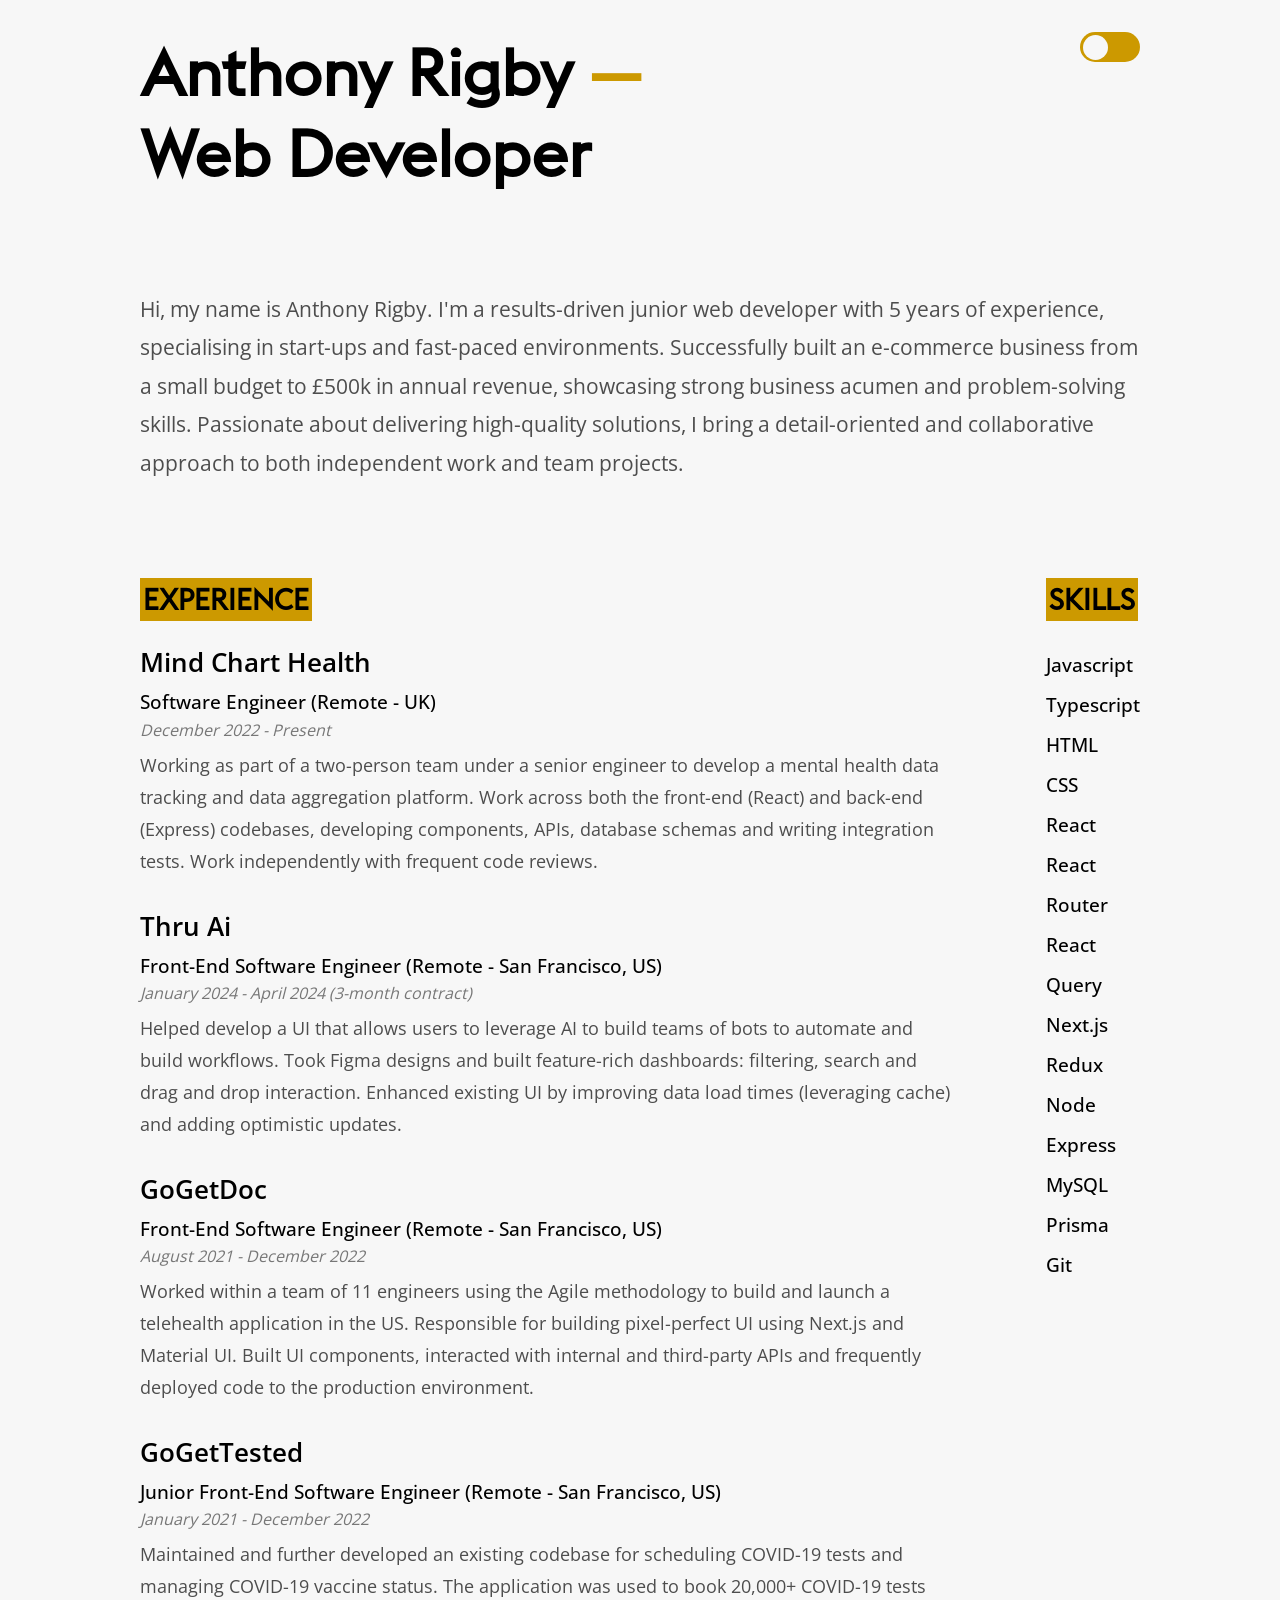
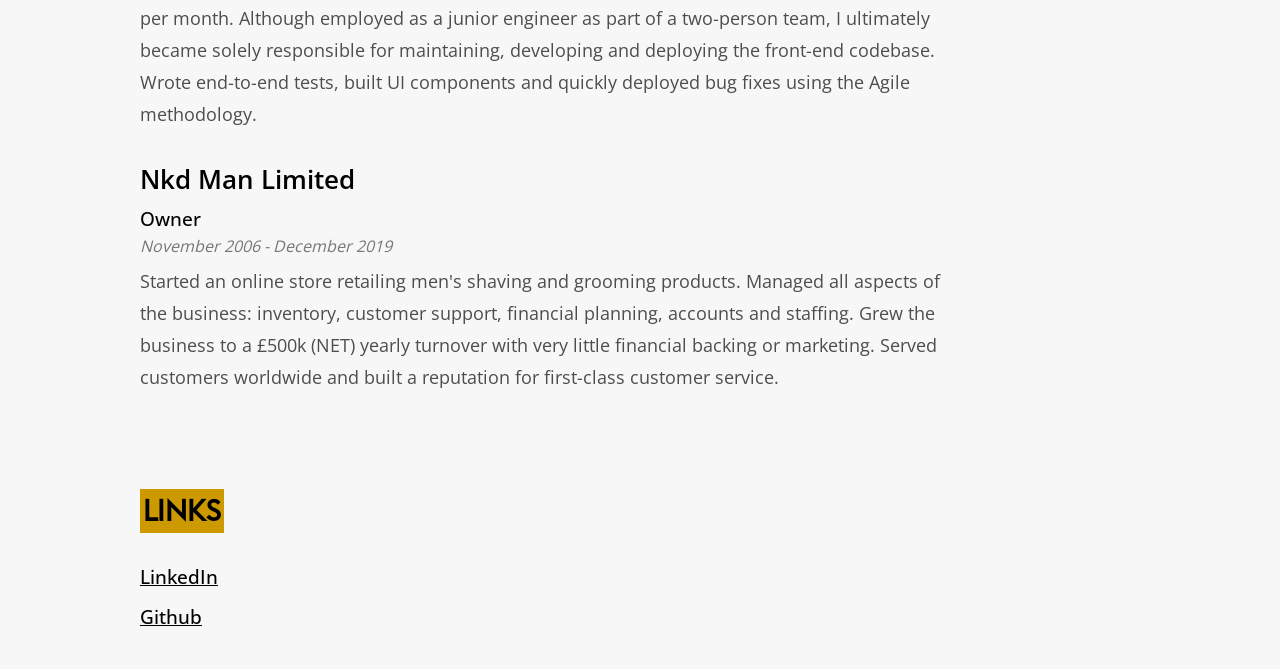
==== index.html @ 9a83c46b "style: update slider" ====
<!DOCTYPE html>
<html lang="en">
  <head>
    <meta charset="UTF-8" />
    <meta name="viewport" content="width=device-width, initial-scale=1.0" />
    <title>Anthony Rigby</title>
    <link rel="stylesheet" href="styles.css" />
  </head>
  <body>
    <div class="container">
      <header>
        <div class="theme-toggle">
          <label class="switch">
            <input type="checkbox" id="theme-toggle" />
            <span class="slider round"></span>
          </label>
        </div>
        <h1>
          Anthony Rigby <span class="dash">—</span>
          <span class="title">Web Developer</span>
        </h1>
      </header>

      <main>
        <section>
          <div class="intro">
            <!-- <img
              src="/assets/images/1699359903080.jpg"
              alt="Image of Anthony Rigby - Web Developer"
              class="profile-image"
            /> -->
            <p class="intro-text">
              Hi, my name is Anthony Rigby. I'm a results-driven junior web
              developer with <span id="years-experience"></span> years of
              experience, specialising in start-ups and fast-paced environments.
              Successfully built an e-commerce business from a small budget to
              £500k in annual revenue, showcasing strong business acumen and
              problem-solving skills. Passionate about delivering high-quality
              solutions, I bring a detail-oriented and collaborative approach to
              both independent work and team projects.
            </p>
          </div>
        </section>
      </main>

      <div class="showcase">
        <section>
          <h2 class="highlight">Experience</h2>
          <article>
            <h3>Mind Chart Health</h3>
            <h4>Software Engineer (Remote - UK)</h4>
            <p class="sub-text">
              <time datetime="2022-12">December 2022</time> - Present
            </p>
            <p class="paragraph">
              Working as part of a two-person team under a senior engineer to
              develop a mental health data tracking and data aggregation
              platform. Work across both the front-end (React) and back-end
              (Express) codebases, developing components, APIs, database schemas
              and writing integration tests. Work independently with frequent
              code reviews.
            </p>
          </article>
          <article>
            <h3>Thru Ai</h3>
            <h4>Front-End Software Engineer (Remote - San Francisco, US)</h4>
            <p class="sub-text">
              <time datetime="2024-01">January 2024</time> -
              <time datetime="2024-04">April 2024</time> (3-month contract)
            </p>
            <p class="paragraph">
              Helped develop a UI that allows users to leverage AI to build
              teams of bots to automate and build workflows. Took Figma designs
              and built feature-rich dashboards: filtering, search and drag and
              drop interaction. Enhanced existing UI by improving data load
              times (leveraging cache) and adding optimistic updates.
            </p>
          </article>
          <article>
            <h3>GoGetDoc</h3>
            <h4>Front-End Software Engineer (Remote - San Francisco, US)</h4>
            <p class="sub-text">
              <time datetime="2021-08">August 2021</time> -
              <time datetime="2022-12">December 2022</time>
            </p>
            <p class="paragraph">
              Worked within a team of 11 engineers using the Agile methodology
              to build and launch a telehealth application in the US.
              Responsible for building pixel-perfect UI using Next.js and
              Material UI. Built UI components, interacted with internal and
              third-party APIs and frequently deployed code to the production
              environment.
            </p>
          </article>
          <article>
            <h3>GoGetTested</h3>
            <h4>
              Junior Front-End Software Engineer (Remote - San Francisco, US)
            </h4>
            <p class="sub-text">
              <time datetime="2021-01">January 2021</time> -
              <time datetime="2022-12">December 2022</time>
            </p>
            <p class="paragraph">
              Maintained and further developed an existing codebase for
              scheduling COVID-19 tests and managing COVID-19 vaccine status.
              The application was used to book 20,000+ COVID-19 tests per month.
              Although employed as a junior engineer as part of a two-person
              team, I ultimately became solely responsible for maintaining,
              developing and deploying the front-end codebase. Wrote end-to-end
              tests, built UI components and quickly deployed bug fixes using
              the Agile methodology.
            </p>
          </article>
          <article>
            <h3>Nkd Man Limited</h3>
            <h4>Owner</h4>
            <p class="sub-text">
              <time datetime="2006-11">November 2006</time> -
              <time datetime="2019-11">December 2019</time>
            </p>
            <p class="paragraph">
              Started an online store retailing men's shaving and grooming
              products. Managed all aspects of the business: inventory, customer
              support, financial planning, accounts and staffing. Grew the
              business to a £500k (NET) yearly turnover with very little
              financial backing or marketing. Served customers worldwide and
              built a reputation for first-class customer service.
            </p>
          </article>
        </section>

        <section class="skills">
          <h2 class="highlight">Skills</h2>
          <ul>
            <li>Javascript</li>
            <li>Typescript</li>
            <li>HTML</li>
            <li>CSS</li>
            <li>React</li>
            <li>React Router</li>
            <li>React Query</li>
            <li>Next.js</li>
            <li>Redux</li>
            <li>Node</li>
            <li>Express</li>
            <li>MySQL</li>
            <li>Prisma</li>
            <li>Git</li>
          </ul>
        </section>
      </div>

      <section class="links">
        <h2 class="highlight">Links</h2>
        <nav>
          <ul>
            <li><a href="">LinkedIn</a></li>
            <li><a href="https://github.com/antslant">Github</a></li>
          </ul>
        </nav>
      </section>

      <script type="module" src="main.js"></script>
    </div>
  </body>
</html>
---- styles.css ----
/* Reset margins*/
* {
  margin: 0;
}

:root {
  --accent: #cc9900;
  --text-body: #4d4d4d;
}

@font-face {
  font-family: "EuclidFlex";
  src: url("/assets/fonts/EuclidFlex-Regular.otf");
}

@font-face {
  font-family: "OpenSans";
  src: url("/assets/fonts/OpenSans-VariableFont_wdth\,wght.ttf");
}

/**
Mobile styles
**/

body {
  padding: 2rem;
  display: flex;
  justify-content: center;
  background-color: #f7f7f7;
  font-family: "OpenSans", sans-serif;
}

h1,
h2 {
  font-family: "EuclidFlex", sans-serif;
  font-weight: bolder;
}

h1 {
  font-size: 3rem;
}

h2 {
  display: inline-block;
  font-size: 1.5rem;
  text-transform: uppercase;
  margin-bottom: 1.5rem;
}

h3 {
  font-size: 1.5rem;
  margin-bottom: 0.5rem;
  font-weight: 600;
}

h4 {
  font-size: 1rem;
  font-weight: 500;
  margin-bottom: 0.1rem;
}

.intro-text {
  line-height: 1.6rem;
  color: var(--text-body);
}

.paragraph {
  line-height: 1.6rem;
  color: var(--text-body);
}

.sub-text {
  color: #777;
  font-size: 0.875rem;
  font-style: italic;
  margin-bottom: 0.5rem;
}

article:not(:last-child) {
  margin-bottom: 2rem;
}

.container {
  display: grid;
  gap: 2rem;
}

.skills {
  margin-top: 2rem;
}

/* Hide the profile image on mobile */
.profile-image {
  display: none;
}

ul {
  margin: 0;
  padding: 0;
}

ul li {
  list-style: none;
  font-size: 1rem;
  font-weight: 500;
  line-height: 2rem;
}

a {
  color: #000;
}

a:hover {
  color: var(--accent);
}

.dash {
  color: var(--accent);
}

.highlight {
  background-color: var(--accent);
  padding: 0.2rem;
}

/**********************************
Slider
***********************************/

.switch {
  position: relative;
  display: inline-block;
  width: 45px;
  height: 25.5px;
}

.switch input {
  opacity: 0;
  width: 0;
  height: 0;
}

.slider {
  position: absolute;
  cursor: pointer;
  top: 0;
  left: 0;
  right: 0;
  bottom: 0;
  background-color: var(--accent);
  -webkit-transition: 0.4s;
  transition: 0.4s;
}

.slider:before {
  position: absolute;
  content: "";
  height: 19.5px;
  width: 19.5px;
  left: 3px;
  bottom: 3px;
  background-color: #f7f7f7;
  -webkit-transition: 0.4s;
  transition: 0.4s;
}

input:checked + .slider {
  background-color: var(--accent);
}

input:focus + .slider {
  box-shadow: 0 0 1px #000;
}

input:checked + .slider:before {
  -webkit-transform: translateX(19.5px);
  -ms-transform: translateX(19.5px);
  transform: translateX(19.5px);
  background-color: #333;
}

.slider.round {
  border-radius: 34px;
}

.slider.round:before {
  border-radius: 50%;
}

body.dark {
  background-color: #333;
  color: #fff;
}

body.dark .paragraph {
  color: #f3f3f3;
}

body.dark .intro-text {
  color: #f3f3f3;
}

body.dark .sub-text {
  color: #c3c3c3;
}

/*******************************************/

.theme-toggle {
  margin-bottom: 1rem;
  text-align: right;
}

/**
Styles for screens over 600px wide
**/
@media screen and (min-width: 600px) {
  h1 {
    font-size: 4rem;
  }

  h2 {
    font-size: 1.8rem;
  }

  h3 {
    font-size: 1.6rem;
  }

  h4 {
    font-size: 1.2rem;
    margin-bottom: 0.2rem;
  }

  .paragraph {
    font-size: 1.1rem;
    line-height: 2rem;
  }

  .title {
    display: block;
  }

  .intro-text {
    font-size: 1.3rem;
    line-height: 2.4rem;
  }

  .sub-text {
    font-size: 1rem;
  }

  ul li {
    font-size: 1.2rem;
    line-height: 2.5rem;
  }

  .intro {
    display: flex;
    align-items: center;
    gap: 4rem;
  }

  header {
    display: flex;
    flex-direction: row-reverse;
    justify-content: space-between;
  }

  .container {
    text-align: left;
    max-width: 1000px;
    gap: 6rem;
  }

  .skills {
    margin-top: 0;
  }

  .profile-image {
    display: block;
    margin-bottom: 0;
    width: 250px;
    height: 250px;
    border-radius: 50%;
  }

  .showcase {
    display: flex;
    justify-content: space-between;
    gap: 6rem;
  }

  .switch {
    width: 60px;
    height: 30px;
  }

  .slider:before {
    height: 25px;
    width: 25px;
    left: 3px;
    bottom: 2.5px;
  }

  input:checked + .slider:before {
    -webkit-transform: translateX(28.5px);
    -ms-transform: translateX(28.5px);
    transform: translateX(28.5px);
  }
}
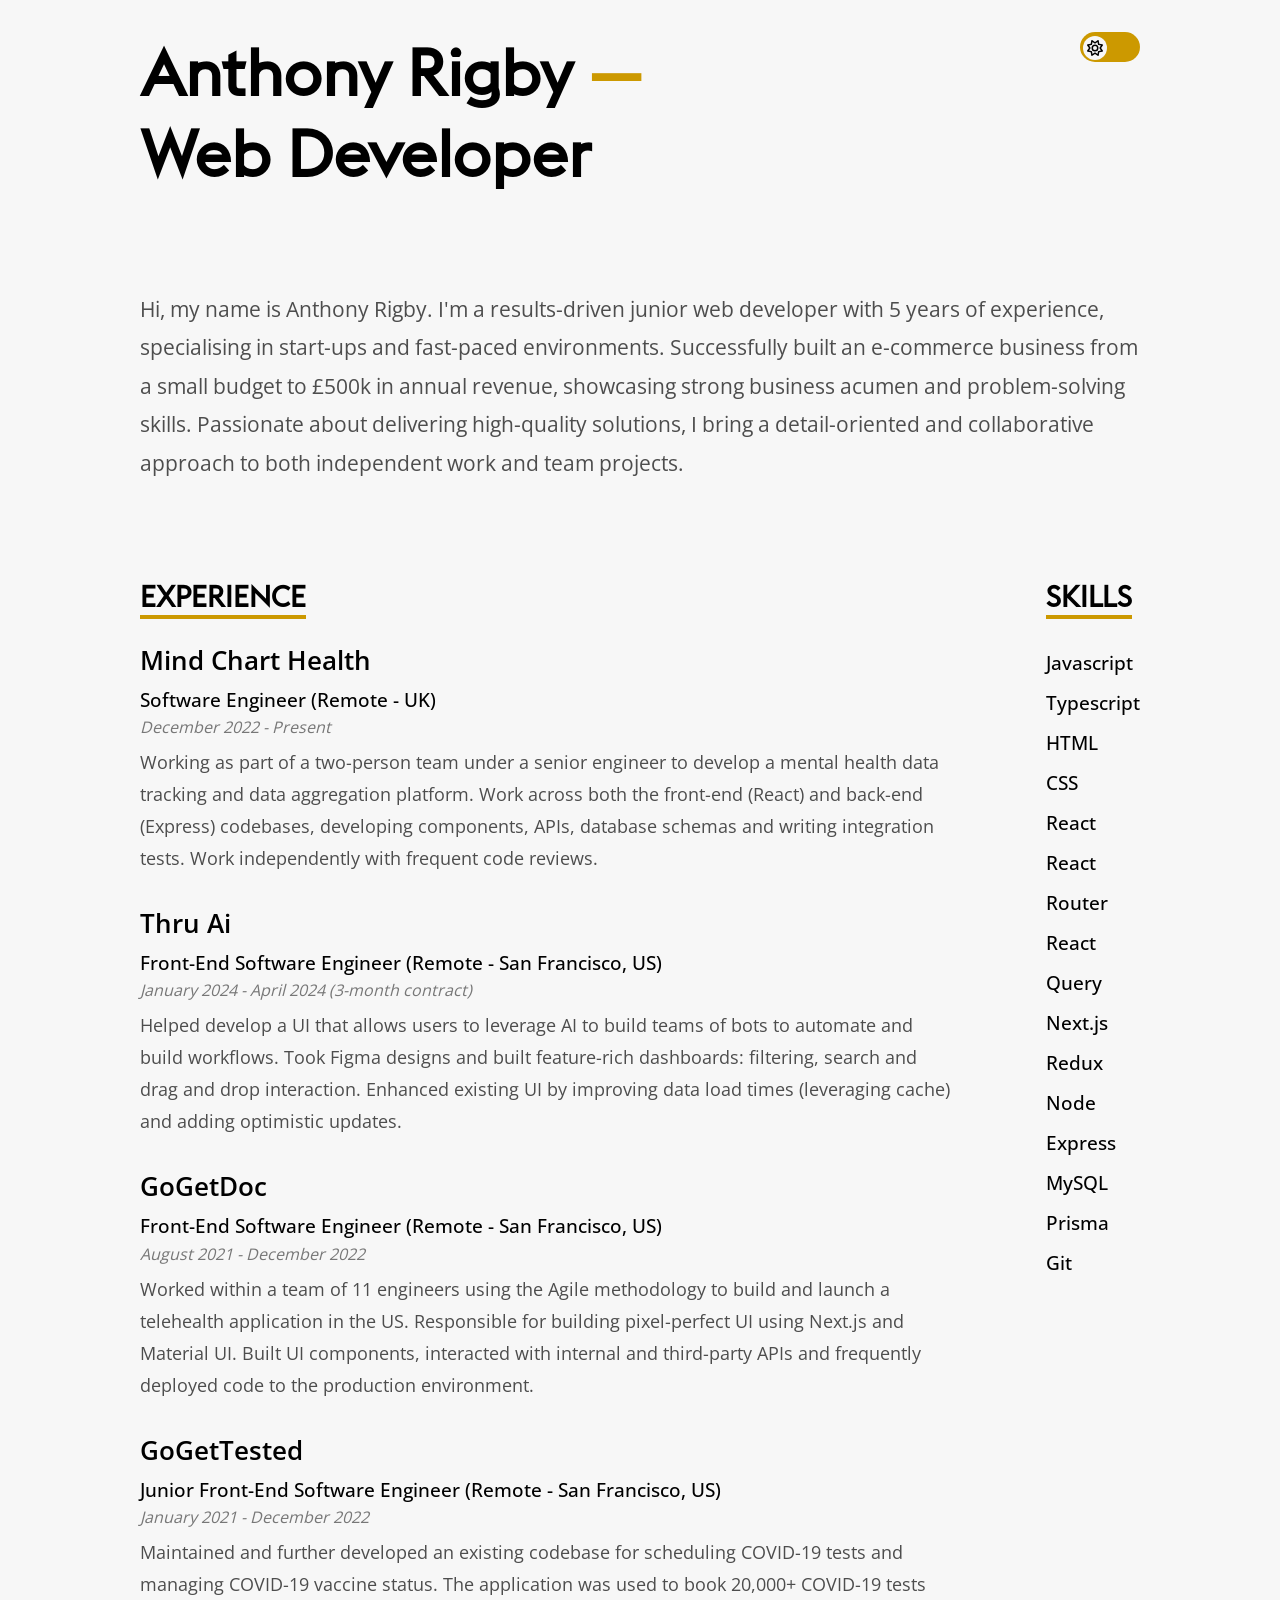
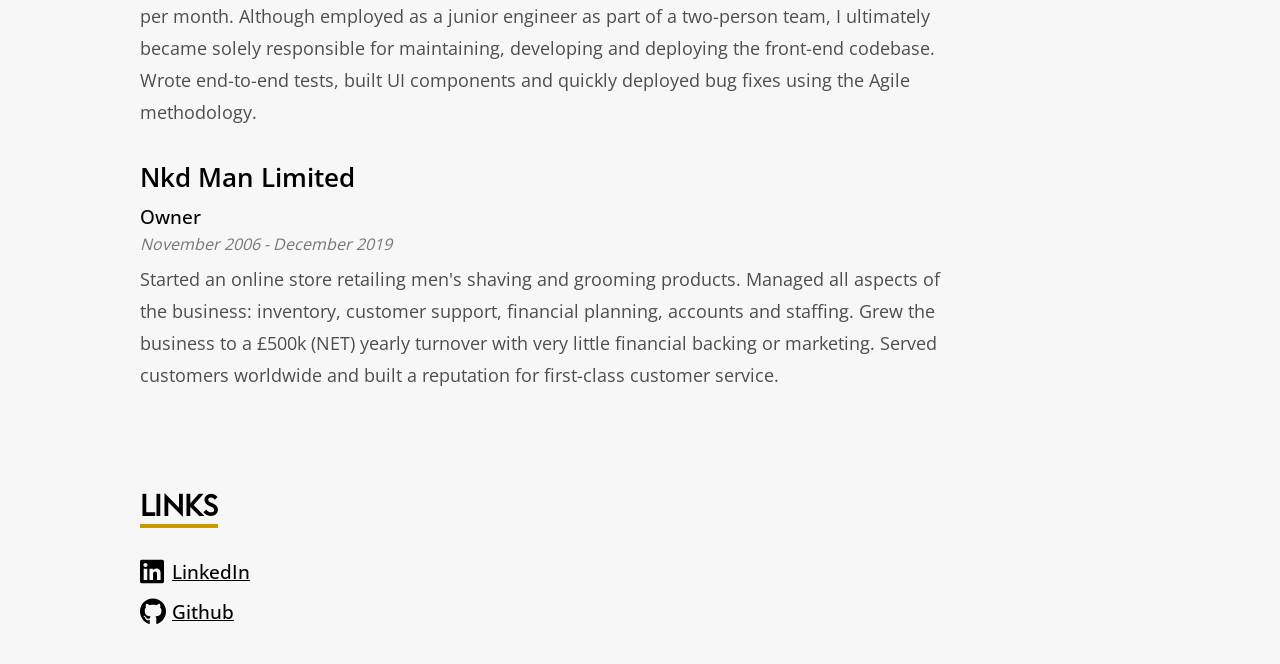
==== commit 457fbe6d: "style: add social media icons" ====
--- a/index.html
+++ b/index.html
@@ -155,8 +155,22 @@
         <h2 class="highlight">Links</h2>
         <nav>
           <ul>
-            <li><a href="">LinkedIn</a></li>
-            <li><a href="https://github.com/antslant">Github</a></li>
+            <li>
+              <a
+                href="https://uk.linkedin.com/in/anthony-rigby-aa9820329"
+                class="social-link"
+                data-icon="linkedin"
+                >LinkedIn</a
+              >
+            </li>
+            <li>
+              <a
+                href="https://github.com/antslant"
+                class="social-link"
+                data-icon="github"
+                >Github</a
+              >
+            </li>
           </ul>
         </nav>
       </section>
--- a/styles.css
+++ b/styles.css
@@ -82,7 +82,7 @@
 
 .container {
   display: grid;
-  gap: 2rem;
+  gap: 3rem;
 }
 
 .skills {
@@ -119,8 +119,23 @@
 }
 
 .highlight {
-  background-color: var(--accent);
-  padding: 0.2rem;
+  border-bottom: 0.3rem solid var(--accent);
+}
+
+.social-link {
+  padding-left: 2rem;
+}
+
+.social-link[data-icon="github"] {
+  background-image: url("/assets/icons/github.svg");
+  background-repeat: no-repeat;
+  background-position: left center;
+}
+
+.social-link[data-icon="linkedin"] {
+  background-image: url("/assets/icons/linkedin.svg");
+  background-repeat: no-repeat;
+  background-position: left center;
 }
 
 /**********************************
@@ -130,8 +145,8 @@
 .switch {
   position: relative;
   display: inline-block;
-  width: 45px;
-  height: 25.5px;
+  width: 60px;
+  height: 30px;
 }
 
 .switch input {
@@ -155,13 +170,22 @@
 .slider:before {
   position: absolute;
   content: "";
-  height: 19.5px;
-  width: 19.5px;
+  height: 25px;
+  width: 25px;
   left: 3px;
-  bottom: 3px;
+  bottom: 2.5px;
   background-color: #f7f7f7;
   -webkit-transition: 0.4s;
   transition: 0.4s;
+  content: "";
+  display: block;
+  width: 1.5rem;
+  height: 1.5rem;
+  border-radius: 50%;
+  background-size: 1rem;
+  background-repeat: no-repeat;
+  background-position: center;
+  background-image: url("/assets/icons/day.svg");
 }
 
 input:checked + .slider {
@@ -173,18 +197,23 @@
 }
 
 input:checked + .slider:before {
-  -webkit-transform: translateX(19.5px);
-  -ms-transform: translateX(19.5px);
-  transform: translateX(19.5px);
+  -webkit-transform: translateX(28.5px);
+  -ms-transform: translateX(28.5px);
+  transform: translateX(28.5px);
   background-color: #333;
+  content: "";
+  display: block;
+  width: 1.5rem;
+  height: 1.5rem;
+  border-radius: 50%;
+  background-size: 0.9rem;
+  background-repeat: no-repeat;
+  background-position: center;
+  background-image: url("/assets/icons/night.svg");
 }
 
 .slider.round {
   border-radius: 34px;
-}
-
-.slider.round:before {
-  border-radius: 50%;
 }
 
 body.dark {
@@ -202,6 +231,22 @@
 
 body.dark .sub-text {
   color: #c3c3c3;
+}
+
+body.dark .social-link {
+  color: #fff;
+}
+
+body.dark .social-link:hover {
+  color: var(--accent);
+}
+
+body.dark .social-link[data-icon="github"] {
+  background-image: url("/assets/icons/github-dark.svg");
+}
+
+body.dark .social-link[data-icon="linkedin"] {
+  background-image: url("/assets/icons/linkedin-dark.svg");
 }
 
 /*******************************************/
@@ -290,22 +335,4 @@
     justify-content: space-between;
     gap: 6rem;
   }
-
-  .switch {
-    width: 60px;
-    height: 30px;
-  }
-
-  .slider:before {
-    height: 25px;
-    width: 25px;
-    left: 3px;
-    bottom: 2.5px;
-  }
-
-  input:checked + .slider:before {
-    -webkit-transform: translateX(28.5px);
-    -ms-transform: translateX(28.5px);
-    transform: translateX(28.5px);
-  }
-}
+}
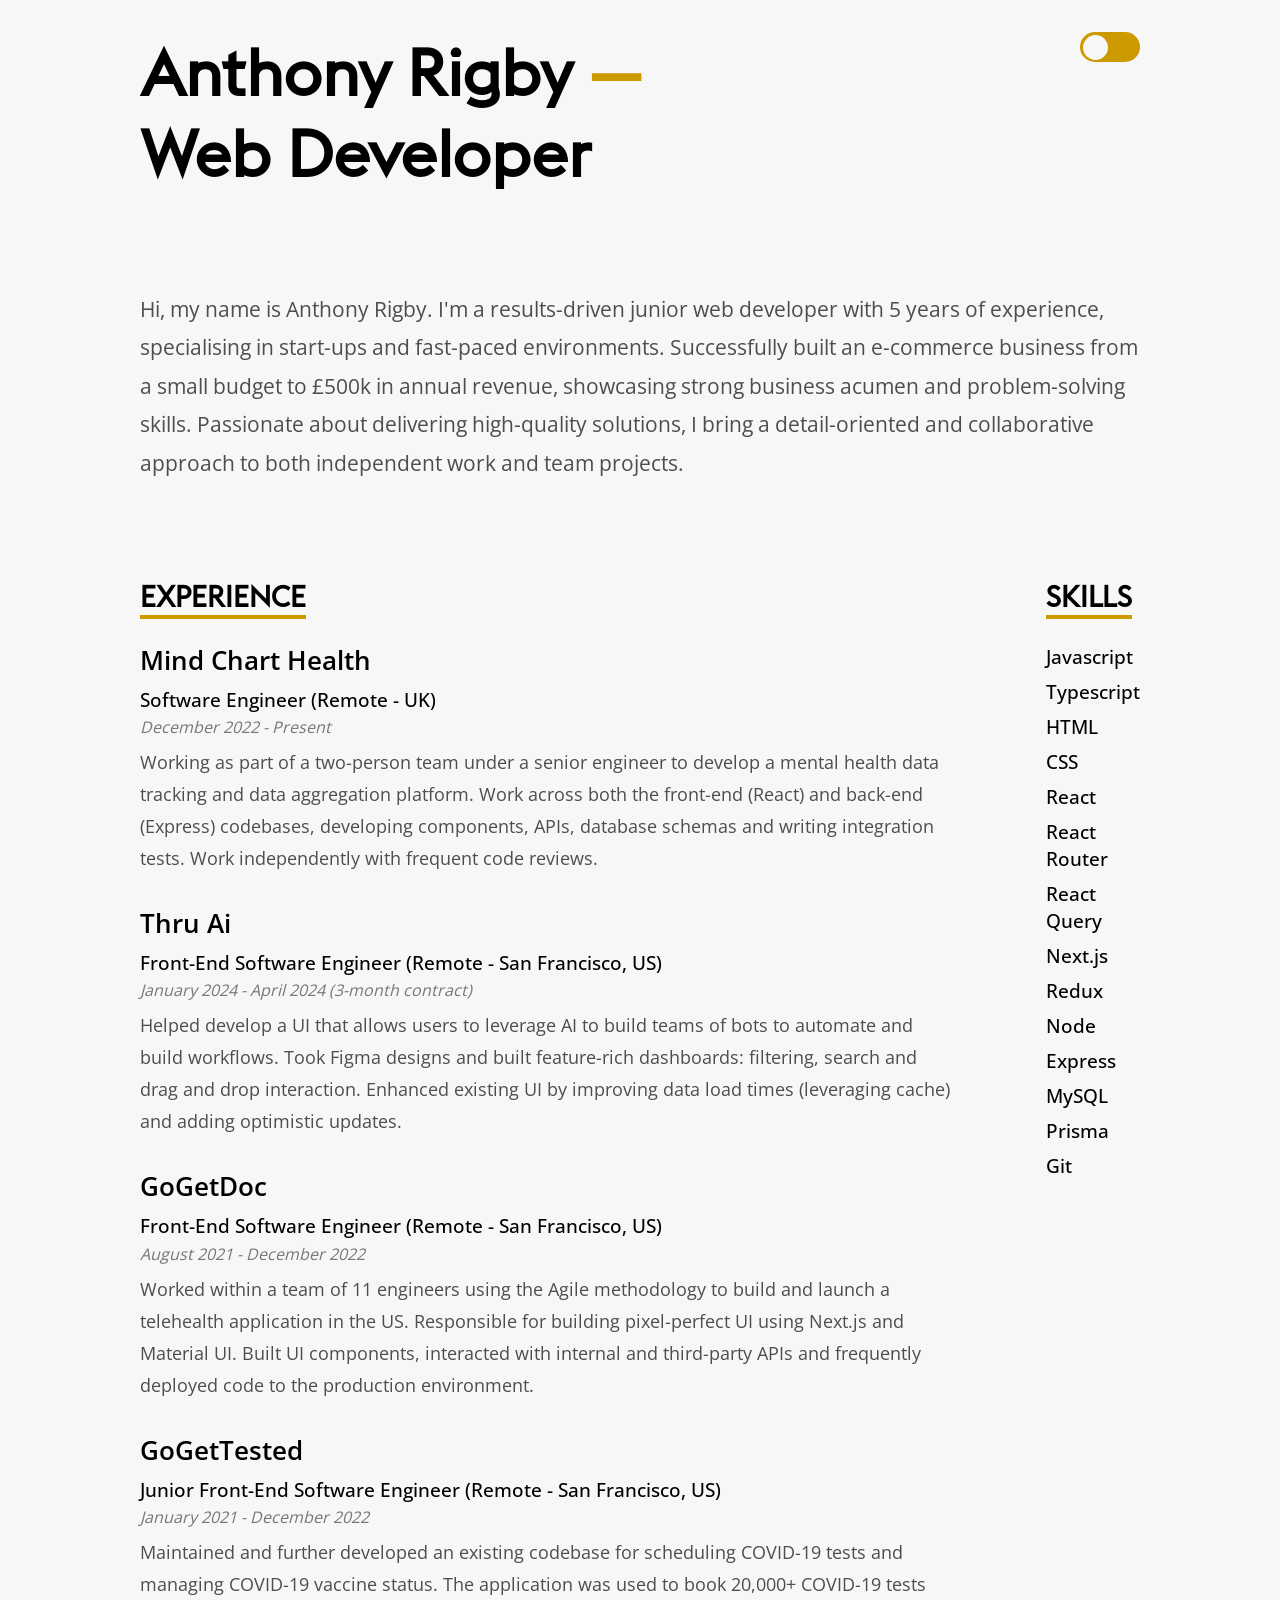
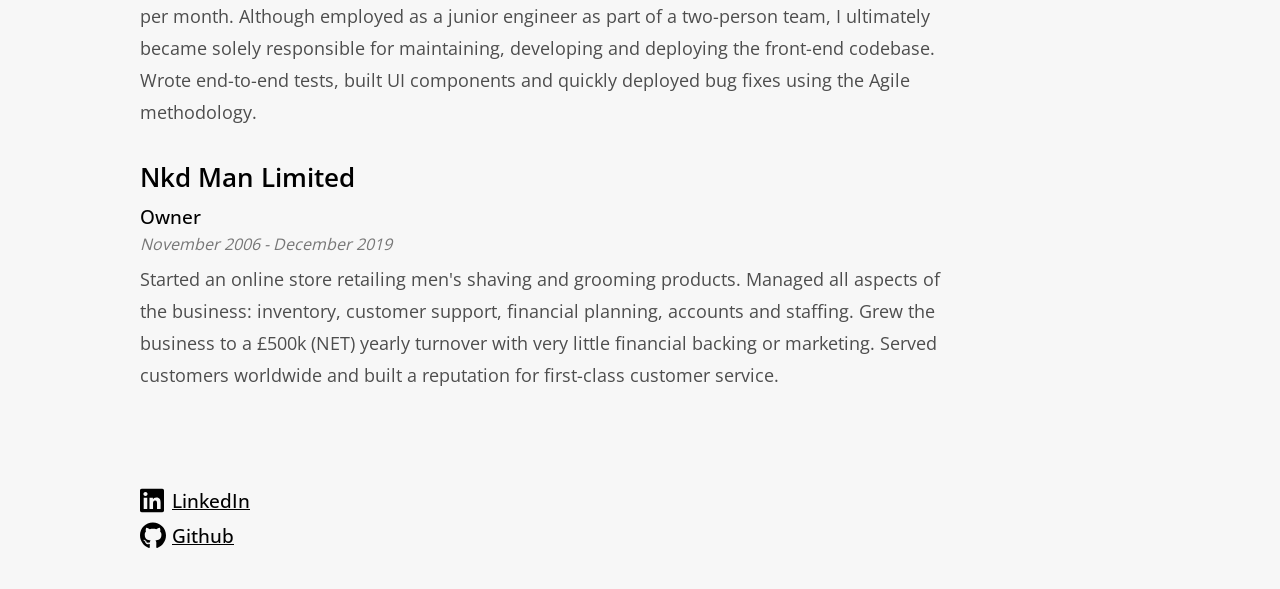
==== commit e7759f81: "style: tweak skills list" ====
--- a/index.html
+++ b/index.html
@@ -151,8 +151,7 @@
         </section>
       </div>
 
-      <section class="links">
-        <h2 class="highlight">Links</h2>
+      <footer>
         <nav>
           <ul>
             <li>
@@ -173,7 +172,8 @@
             </li>
           </ul>
         </nav>
-      </section>
+        </nav>
+      </footer>
 
       <script type="module" src="main.js"></script>
     </div>
--- a/styles.css
+++ b/styles.css
@@ -28,6 +28,7 @@
   justify-content: center;
   background-color: #f7f7f7;
   font-family: "OpenSans", sans-serif;
+  transition: background-color 0.4s, color 0.4s;
 }
 
 h1,
@@ -103,7 +104,6 @@
   list-style: none;
   font-size: 1rem;
   font-weight: 500;
-  line-height: 2rem;
 }
 
 a {
@@ -177,15 +177,7 @@
   background-color: #f7f7f7;
   -webkit-transition: 0.4s;
   transition: 0.4s;
-  content: "";
-  display: block;
-  width: 1.5rem;
-  height: 1.5rem;
   border-radius: 50%;
-  background-size: 1rem;
-  background-repeat: no-repeat;
-  background-position: center;
-  background-image: url("/assets/icons/day.svg");
 }
 
 input:checked + .slider {
@@ -201,15 +193,7 @@
   -ms-transform: translateX(28.5px);
   transform: translateX(28.5px);
   background-color: #333;
-  content: "";
-  display: block;
-  width: 1.5rem;
-  height: 1.5rem;
   border-radius: 50%;
-  background-size: 0.9rem;
-  background-repeat: no-repeat;
-  background-position: center;
-  background-image: url("/assets/icons/night.svg");
 }
 
 .slider.round {
@@ -297,7 +281,7 @@
 
   ul li {
     font-size: 1.2rem;
-    line-height: 2.5rem;
+    margin-bottom: 0.5rem;
   }
 
   .intro {
@@ -320,6 +304,7 @@
 
   .skills {
     margin-top: 0;
+    flex: 2;
   }
 
   .profile-image {
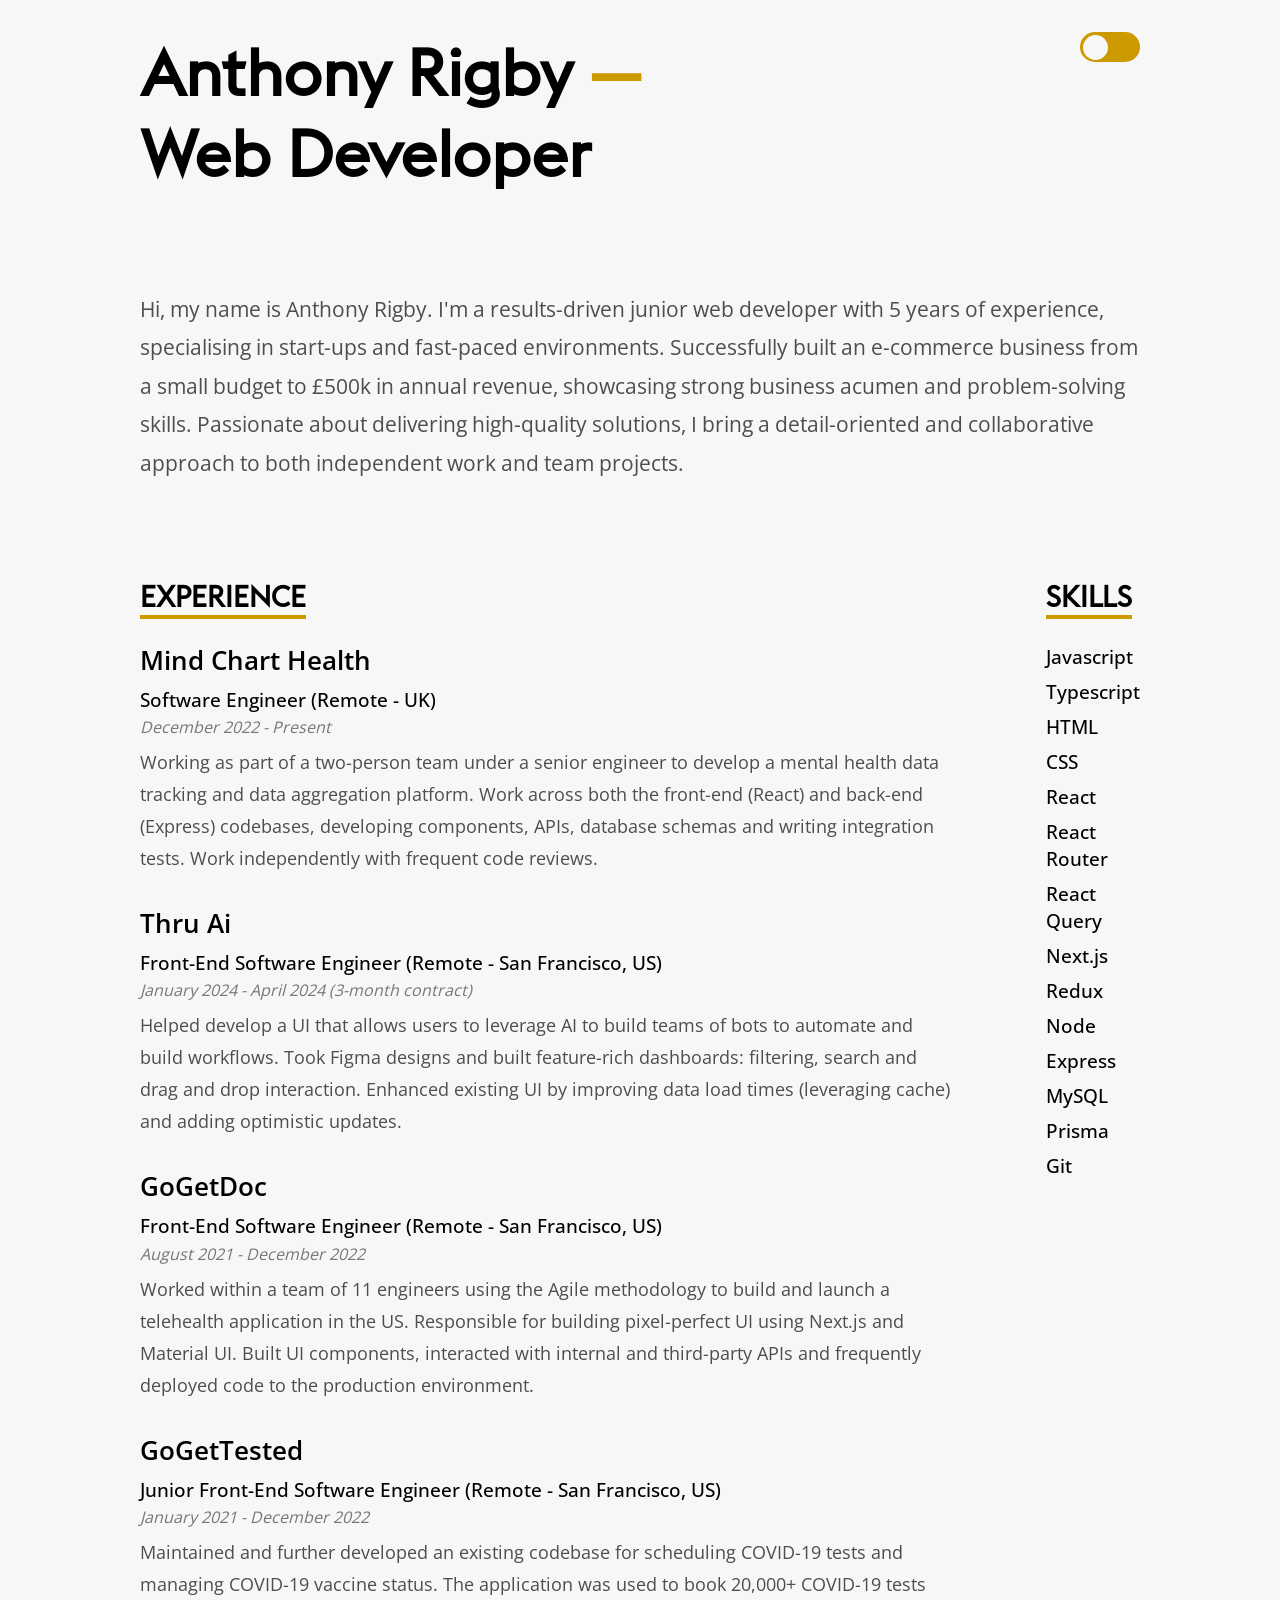
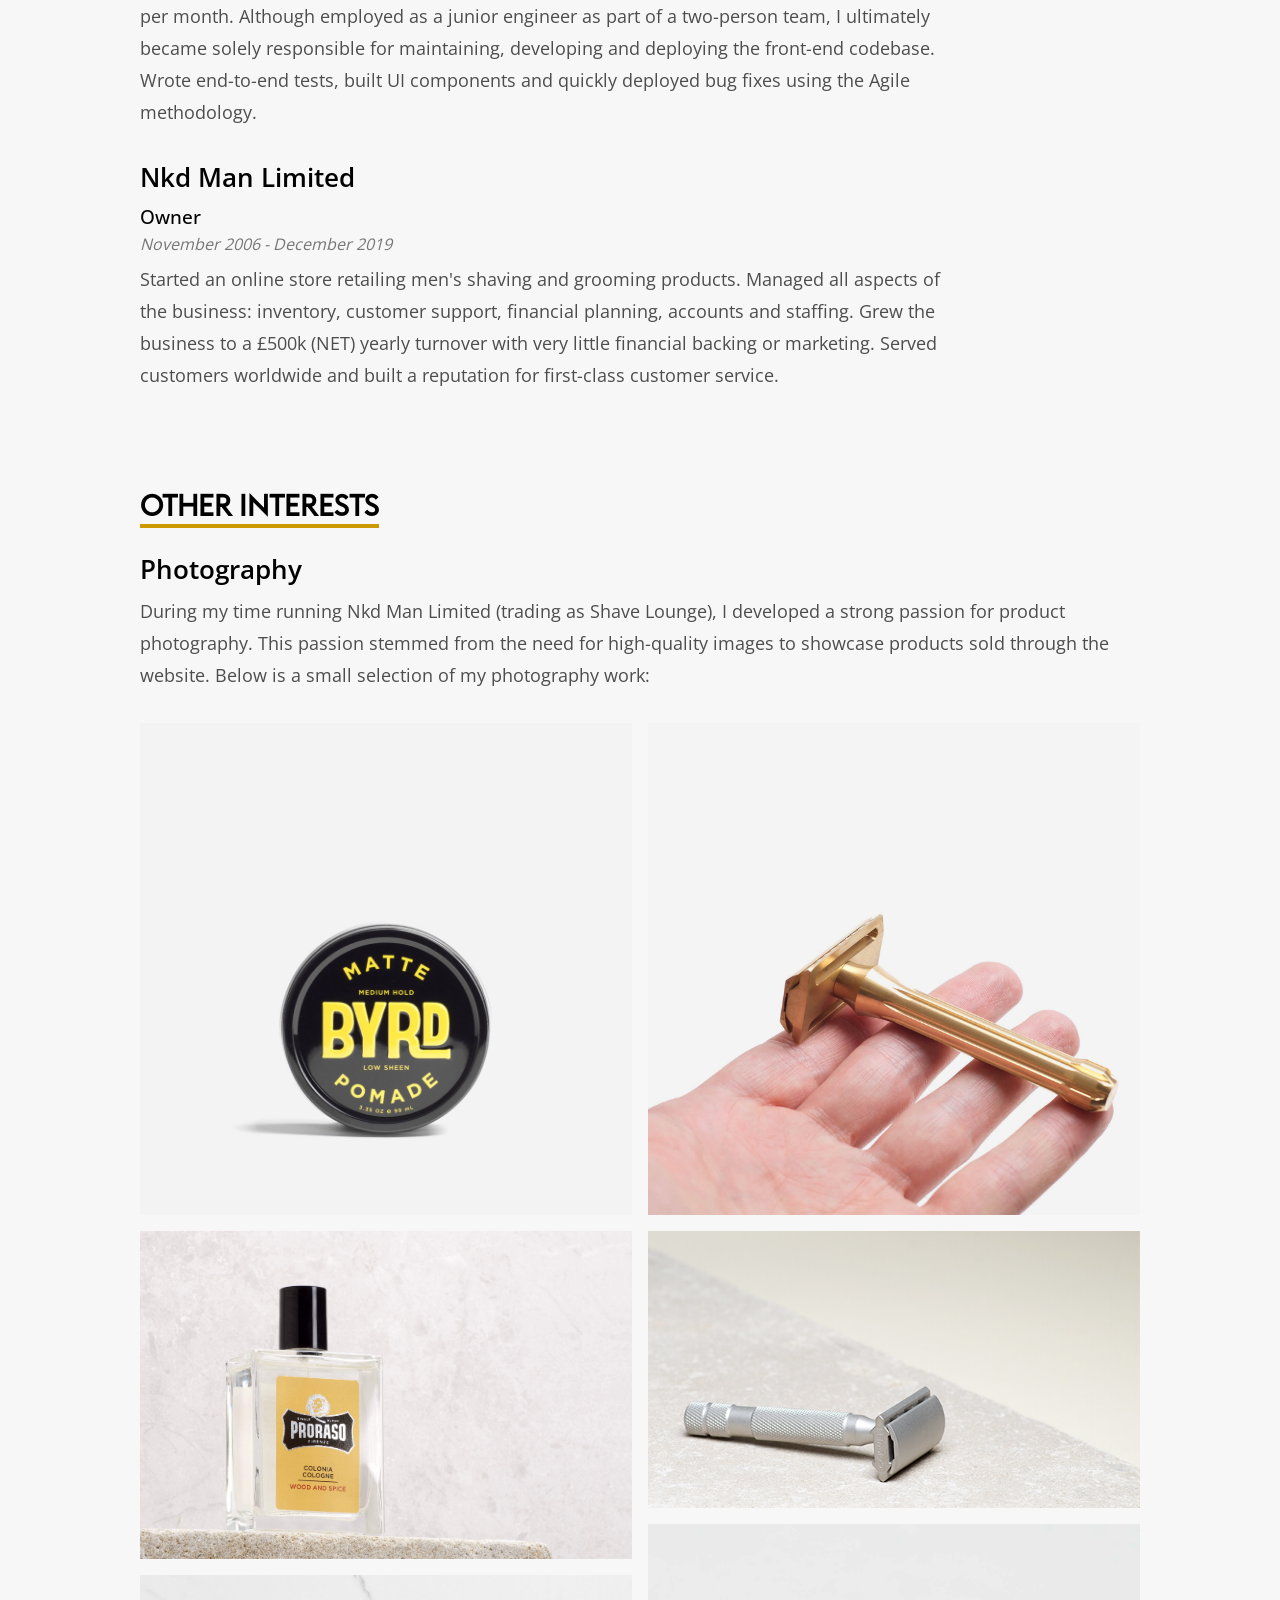
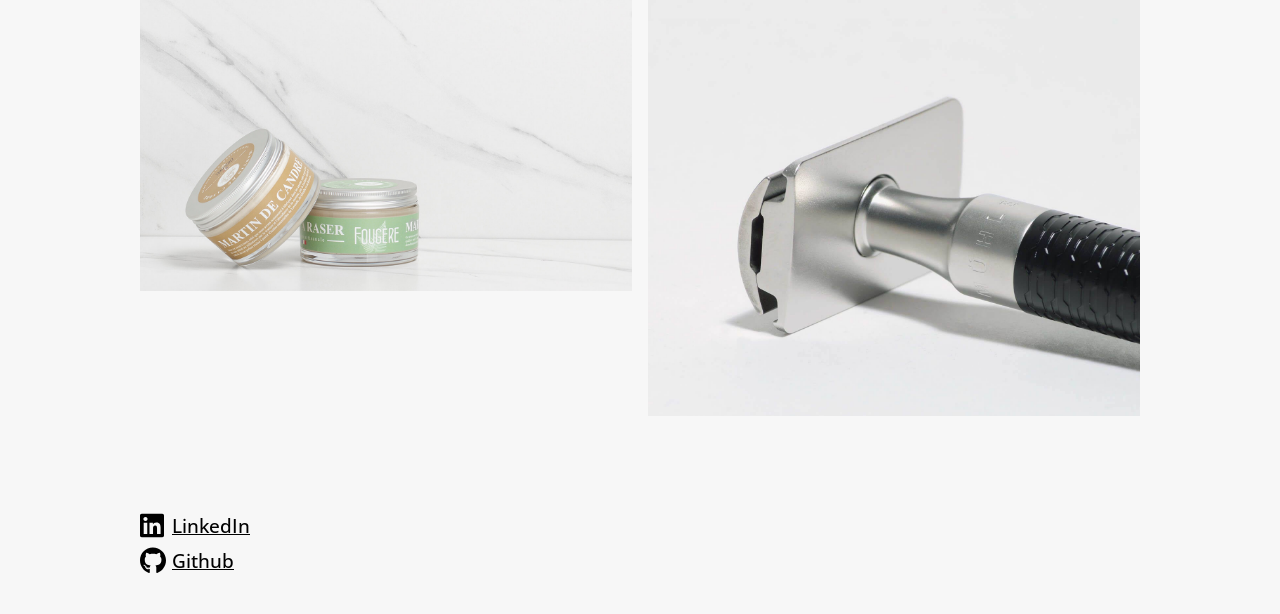
==== commit 5fedd730: "feat: add photography showcase" ====
--- a/index.html
+++ b/index.html
@@ -151,6 +151,50 @@
         </section>
       </div>
 
+      <section class="other-interests">
+        <h2 class="highlight">Other Interests</h2>
+        <h3>Photography</h3>
+        <p class="paragraph">
+          During my time running Nkd Man Limited (trading as Shave Lounge), I
+          developed a strong passion for product photography. This passion
+          stemmed from the need for high-quality images to showcase products
+          sold through the website. Below is a small selection of my photography
+          work:
+        </p>
+        <div class="masonry">
+          <img
+            src="/assets/images/byrd-matte-pomade.jpg"
+            alt="Byrd Matte Pomade"
+            loading="lazy"
+          />
+          <img
+            src="/assets/images/proraso-wood-spice-cologne.jpg"
+            alt="Proraso Wood Spice Cologne"
+            loading="lazy"
+          />
+          <img
+            src="/assets/images/martin-de-candre-soap.jpg"
+            alt="Martin de Candre Shaving Soap"
+            loading="lazy"
+          />
+          <img
+            src="/assets/images/blackland-blackbird-double-edge-razor-brass-machined.jpg"
+            alt="Blackland Blackbird Safety Razor - Brass"
+            loading="lazy"
+          />
+          <img
+            src="/assets/images/rockwell-6s-safety-razor.jpg"
+            alt="Rockwell 6S Safety Razor"
+            loading="lazy"
+          />
+          <img
+            src="/assets/images/muhle-rocca-safety-razor.jpg"
+            alt="Muhle Rocca Safety Razor"
+            loading="lazy"
+          />
+        </div>
+      </section>
+
       <footer>
         <nav>
           <ul>
@@ -172,7 +216,6 @@
             </li>
           </ul>
         </nav>
-        </nav>
       </footer>
 
       <script type="module" src="main.js"></script>
--- a/styles.css
+++ b/styles.css
@@ -200,6 +200,20 @@
   border-radius: 34px;
 }
 
+.masonry {
+  column-count: 1;
+  column-gap: 1rem;
+  margin-top: 2rem;
+}
+
+.masonry img {
+  width: 100%;
+  margin-bottom: 1rem;
+  display: block;
+}
+
+/** Dark theme styles **/
+
 body.dark {
   background-color: #333;
   color: #fff;
@@ -320,4 +334,8 @@
     justify-content: space-between;
     gap: 6rem;
   }
-}
+
+  .masonry {
+    column-count: 2;
+  }
+}
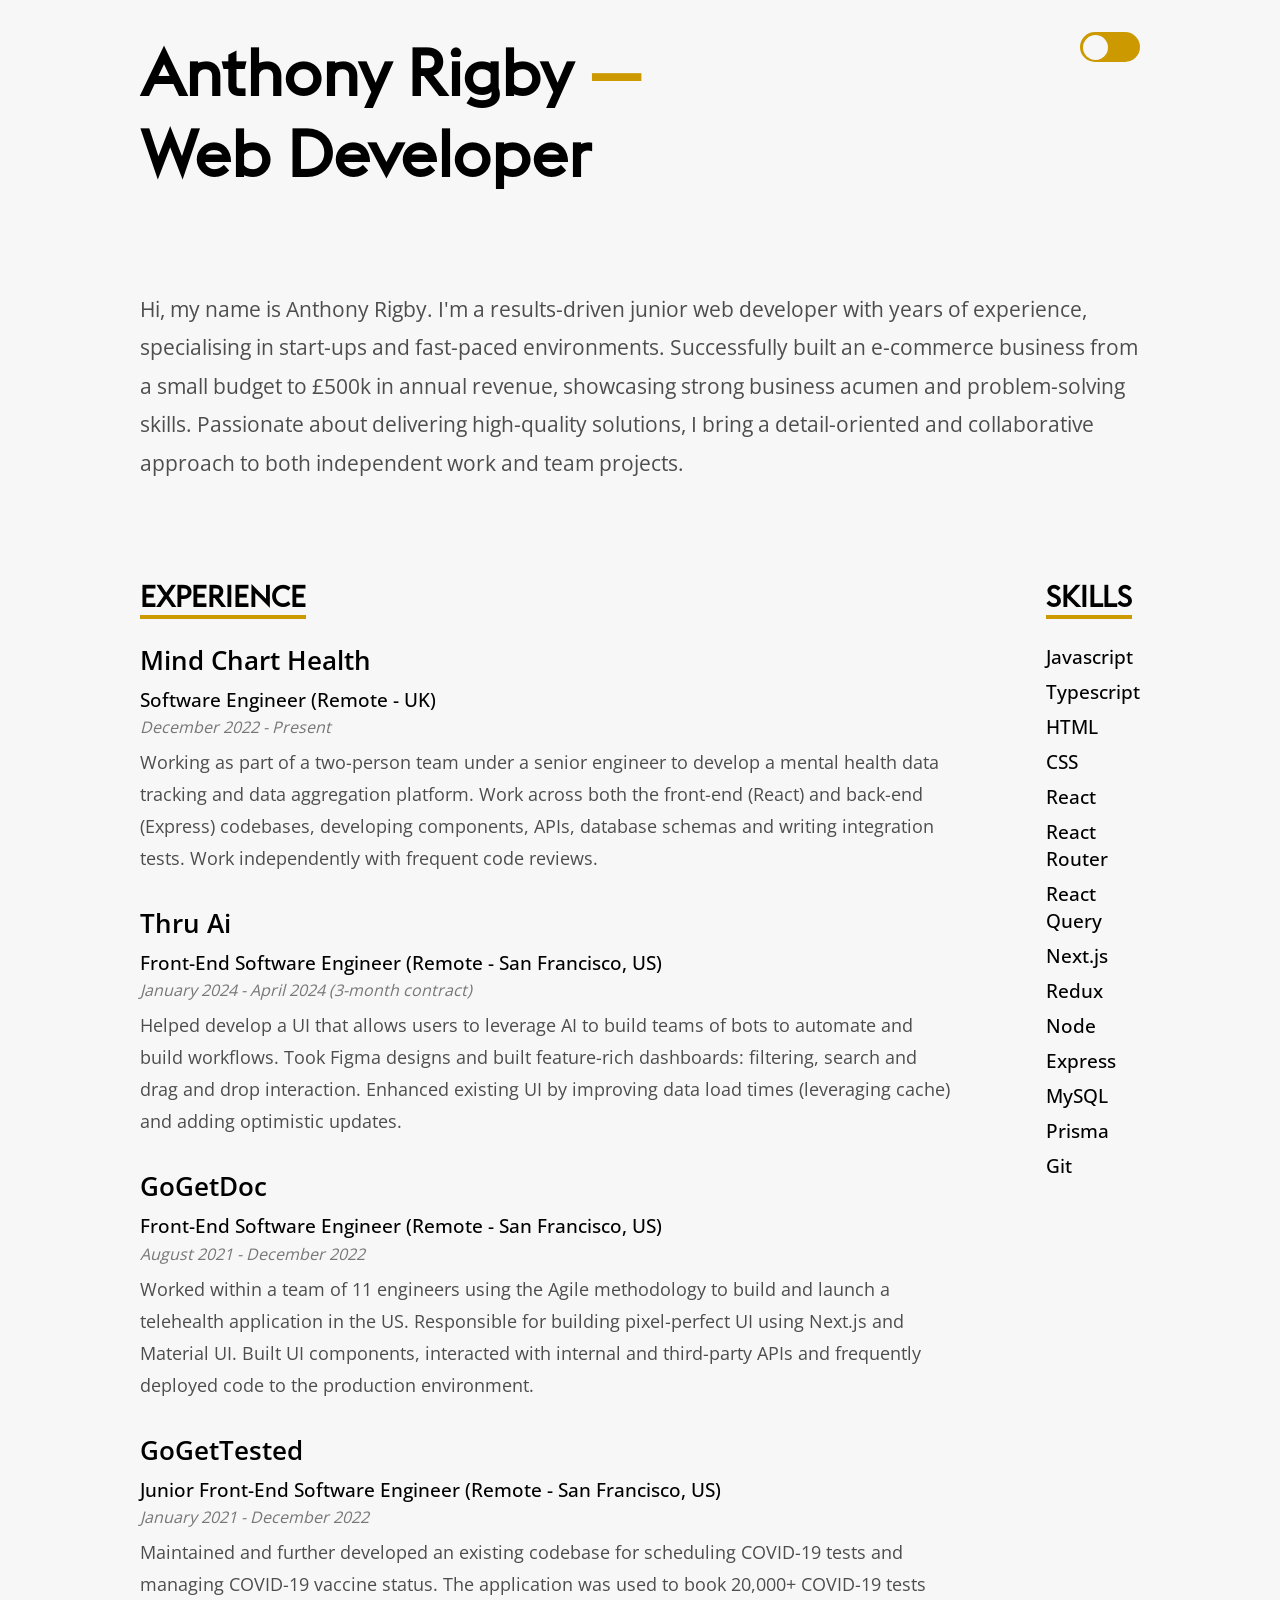
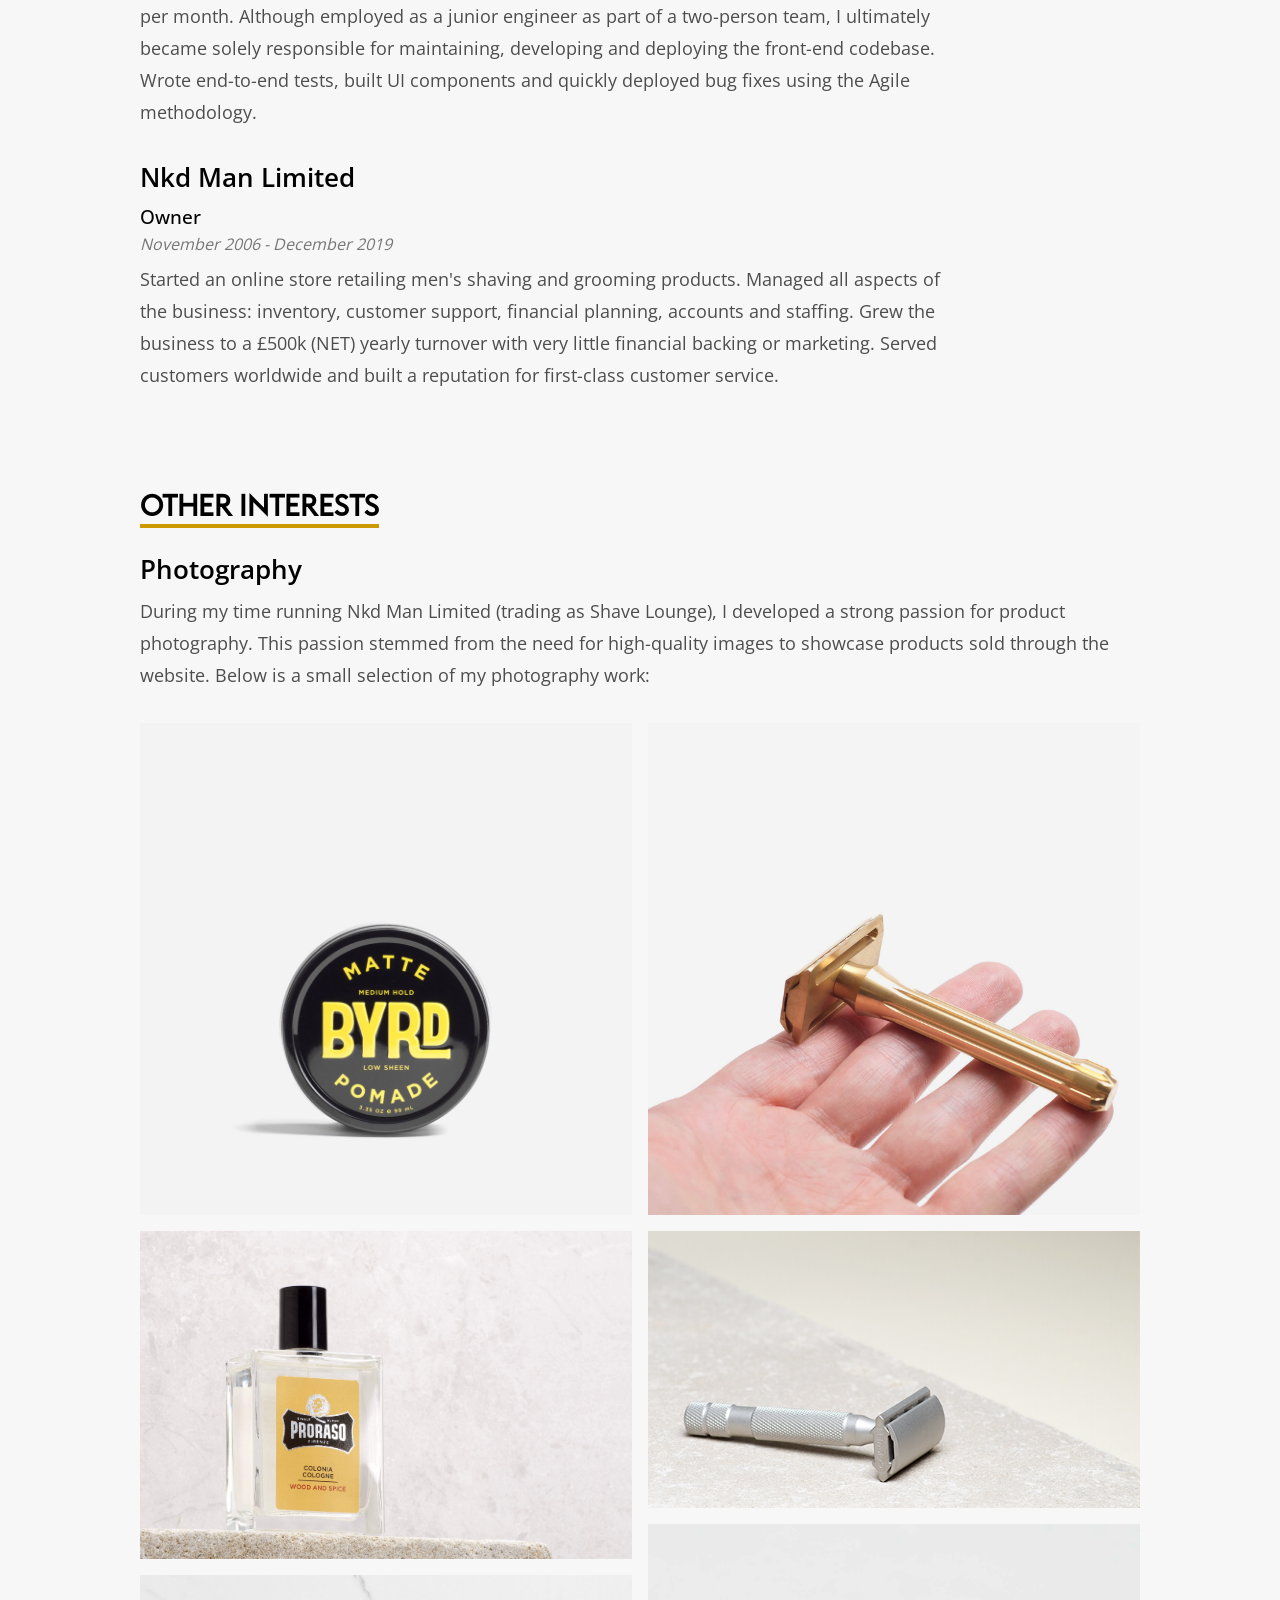
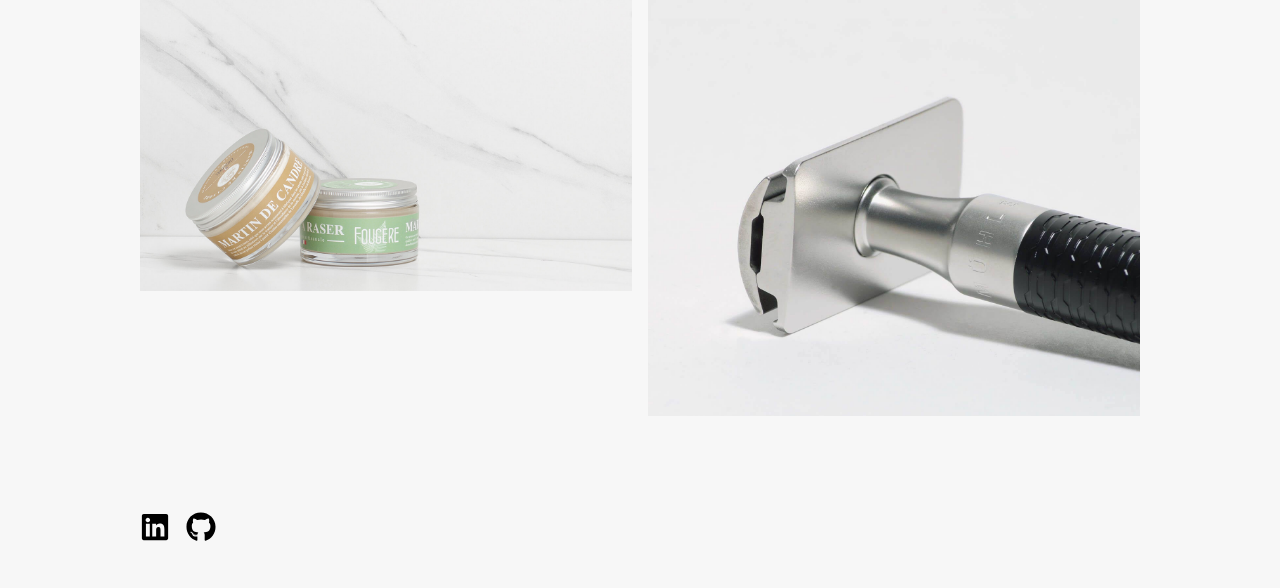
==== commit d8de8b26: "style: add print styles" ====
--- a/index.html
+++ b/index.html
@@ -15,20 +15,18 @@
             <span class="slider round"></span>
           </label>
         </div>
-        <h1>
-          Anthony Rigby <span class="dash">—</span>
-          <span class="title">Web Developer</span>
-        </h1>
+        <div>
+          <h1>
+            Anthony Rigby <span class="dash">—</span>
+            <span class="title">Web Developer</span>
+          </h1>
+          <div class="contact"></div>
+        </div>
       </header>
 
       <main>
         <section>
           <div class="intro">
-            <!-- <img
-              src="/assets/images/1699359903080.jpg"
-              alt="Image of Anthony Rigby - Web Developer"
-              class="profile-image"
-            /> -->
             <p class="intro-text">
               Hi, my name is Anthony Rigby. I'm a results-driven junior web
               developer with <span id="years-experience"></span> years of
@@ -201,18 +199,52 @@
             <li>
               <a
                 href="https://uk.linkedin.com/in/anthony-rigby-aa9820329"
-                class="social-link"
-                data-icon="linkedin"
-                >LinkedIn</a
-              >
+                aria-label="Visit Anthony Rigby's LinkedIn profile"
+                ><svg
+                  xmlns="http://www.w3.org/2000/svg"
+                  viewBox="0 0 448 512"
+                  height="30"
+                  width="30"
+                >
+                  <path
+                    fill="currentColor"
+                    d="M416 32H31.9C14.3 32 0 46.5 0 64.3v383.4C0 465.5 14.3 480 31.9 480H416c17.6 0 32-14.5 32-32.3V64.3c0-17.8-14.4-32.3-32-32.3zM135.4 416H69V202.2h66.5V416zm-33.2-243c-21.3 0-38.5-17.3-38.5-38.5S80.9 96 102.2 96c21.2 0 38.5 17.3 38.5 38.5 0 21.3-17.2 38.5-38.5 38.5zm282.1 243h-66.4V312c0-24.8-.5-56.7-34.5-56.7-34.6 0-39.9 27-39.9 54.9V416h-66.4V202.2h63.7v29.2h.9c8.9-16.8 30.6-34.5 62.9-34.5 67.2 0 79.7 44.3 79.7 101.9V416z"
+                  />
+                </svg>
+              </a>
             </li>
             <li>
               <a
                 href="https://github.com/antslant"
-                class="social-link"
-                data-icon="github"
-                >Github</a
+                aria-label="Visit Anthony Rigby's GitHub profile"
               >
+                <svg
+                  xmlns="http://www.w3.org/2000/svg"
+                  viewBox="0 0 496 512"
+                  height="30"
+                  width="30"
+                >
+                  <path
+                    fill="currentColor"
+                    d="M165.9 397.4c0 2-2.3 3.6-5.2 3.6-3.3 .3-5.6-1.3-5.6-3.6 0-2 2.3-3.6 5.2-3.6 3-.3 5.6 1.3 5.6 3.6zm-31.1-4.5c-.7 2 1.3 4.3 4.3 4.9 2.6 1 5.6 0 6.2-2s-1.3-4.3-4.3-5.2c-2.6-.7-5.5 .3-6.2 2.3zm44.2-1.7c-2.9 .7-4.9 2.6-4.6 4.9 .3 2 2.9 3.3 5.9 2.6 2.9-.7 4.9-2.6 4.6-4.6-.3-1.9-3-3.2-5.9-2.9zM244.8 8C106.1 8 0 113.3 0 252c0 110.9 69.8 205.8 169.5 239.2 12.8 2.3 17.3-5.6 17.3-12.1 0-6.2-.3-40.4-.3-61.4 0 0-70 15-84.7-29.8 0 0-11.4-29.1-27.8-36.6 0 0-22.9-15.7 1.6-15.4 0 0 24.9 2 38.6 25.8 21.9 38.6 58.6 27.5 72.9 20.9 2.3-16 8.8-27.1 16-33.7-55.9-6.2-112.3-14.3-112.3-110.5 0-27.5 7.6-41.3 23.6-58.9-2.6-6.5-11.1-33.3 2.6-67.9 20.9-6.5 69 27 69 27 20-5.6 41.5-8.5 62.8-8.5s42.8 2.9 62.8 8.5c0 0 48.1-33.6 69-27 13.7 34.7 5.2 61.4 2.6 67.9 16 17.7 25.8 31.5 25.8 58.9 0 96.5-58.9 104.2-114.8 110.5 9.2 7.9 17 22.9 17 46.4 0 33.7-.3 75.4-.3 83.6 0 6.5 4.6 14.4 17.3 12.1C428.2 457.8 496 362.9 496 252 496 113.3 383.5 8 244.8 8zM97.2 352.9c-1.3 1-1 3.3 .7 5.2 1.6 1.6 3.9 2.3 5.2 1 1.3-1 1-3.3-.7-5.2-1.6-1.6-3.9-2.3-5.2-1zm-10.8-8.1c-.7 1.3 .3 2.9 2.3 3.9 1.6 1 3.6 .7 4.3-.7 .7-1.3-.3-2.9-2.3-3.9-2-.6-3.6-.3-4.3 .7zm32.4 35.6c-1.6 1.3-1 4.3 1.3 6.2 2.3 2.3 5.2 2.6 6.5 1 1.3-1.3 .7-4.3-1.3-6.2-2.2-2.3-5.2-2.6-6.5-1zm-11.4-14.7c-1.6 1-1.6 3.6 0 5.9 1.6 2.3 4.3 3.3 5.6 2.3 1.6-1.3 1.6-3.9 0-6.2-1.4-2.3-4-3.3-5.6-2z"
+                  />
+                </svg>
+              </a>
+            </li>
+            <li class="portfolio">
+              <a href="https://antslant.github.io/">
+                <svg
+                  xmlns="http://www.w3.org/2000/svg"
+                  viewBox="0 0 512 512"
+                  height="30"
+                  width="30"
+                >
+                  <path
+                    fill="currentColor"
+                    d="M399 384.2C376.9 345.8 335.4 320 288 320l-64 0c-47.4 0-88.9 25.8-111 64.2c35.2 39.2 86.2 63.8 143 63.8s107.8-24.7 143-63.8zM0 256a256 256 0 1 1 512 0A256 256 0 1 1 0 256zm256 16a72 72 0 1 0 0-144 72 72 0 1 0 0 144z"
+                  />
+                </svg>
+              </a>
             </li>
           </ul>
         </nav>
--- a/styles.css
+++ b/styles.css
@@ -90,11 +90,6 @@
   margin-top: 2rem;
 }
 
-/* Hide the profile image on mobile */
-.profile-image {
-  display: none;
-}
-
 ul {
   margin: 0;
   padding: 0;
@@ -122,20 +117,13 @@
   border-bottom: 0.3rem solid var(--accent);
 }
 
-.social-link {
-  padding-left: 2rem;
-}
-
-.social-link[data-icon="github"] {
-  background-image: url("/assets/icons/github.svg");
-  background-repeat: no-repeat;
-  background-position: left center;
-}
-
-.social-link[data-icon="linkedin"] {
-  background-image: url("/assets/icons/linkedin.svg");
-  background-repeat: no-repeat;
-  background-position: left center;
+footer nav ul {
+  display: flex;
+  gap: 1rem;
+}
+
+.portfolio {
+  display: none;
 }
 
 /**********************************
@@ -212,6 +200,10 @@
   display: block;
 }
 
+.contact {
+  display: none;
+}
+
 /** Dark theme styles **/
 
 body.dark {
@@ -231,20 +223,12 @@
   color: #c3c3c3;
 }
 
-body.dark .social-link {
+body.dark footer nav ul li a svg {
   color: #fff;
 }
 
-body.dark .social-link:hover {
+body.dark footer nav ul li a svg:hover {
   color: var(--accent);
-}
-
-body.dark .social-link[data-icon="github"] {
-  background-image: url("/assets/icons/github-dark.svg");
-}
-
-body.dark .social-link[data-icon="linkedin"] {
-  background-image: url("/assets/icons/linkedin-dark.svg");
 }
 
 /*******************************************/
@@ -318,15 +302,6 @@
 
   .skills {
     margin-top: 0;
-    flex: 2;
-  }
-
-  .profile-image {
-    display: block;
-    margin-bottom: 0;
-    width: 250px;
-    height: 250px;
-    border-radius: 50%;
   }
 
   .showcase {
@@ -339,3 +314,66 @@
     column-count: 2;
   }
 }
+
+@media print {
+  .contact {
+    display: flex;
+    gap: 0.5rem;
+  }
+
+  .contact p:last-child::before {
+    content: "|";
+    color: var(--accent);
+    margin-right: 0.5rem;
+  }
+
+  .other-interests {
+    display: none;
+  }
+
+  article {
+    page-break-inside: avoid;
+  }
+
+  .title {
+    display: block;
+  }
+
+  .skills ul {
+    padding: 0;
+  }
+
+  .skills ul li {
+    margin-bottom: 0;
+    white-space: nowrap;
+    display: inline-block;
+  }
+
+  .skills ul li:not(:last-child)::after {
+    content: ", ";
+  }
+
+  .skills ul li:last-child::after {
+    content: ".";
+  }
+
+  footer nav ul {
+    display: block;
+  }
+
+  footer a {
+    text-decoration: none;
+    display: inline-flex;
+    align-items: center;
+  }
+
+  footer a::after {
+    content: attr(href);
+    margin-left: 0.5rem;
+    vertical-align: middle;
+  }
+
+  .portfolio {
+    display: contents;
+  }
+}
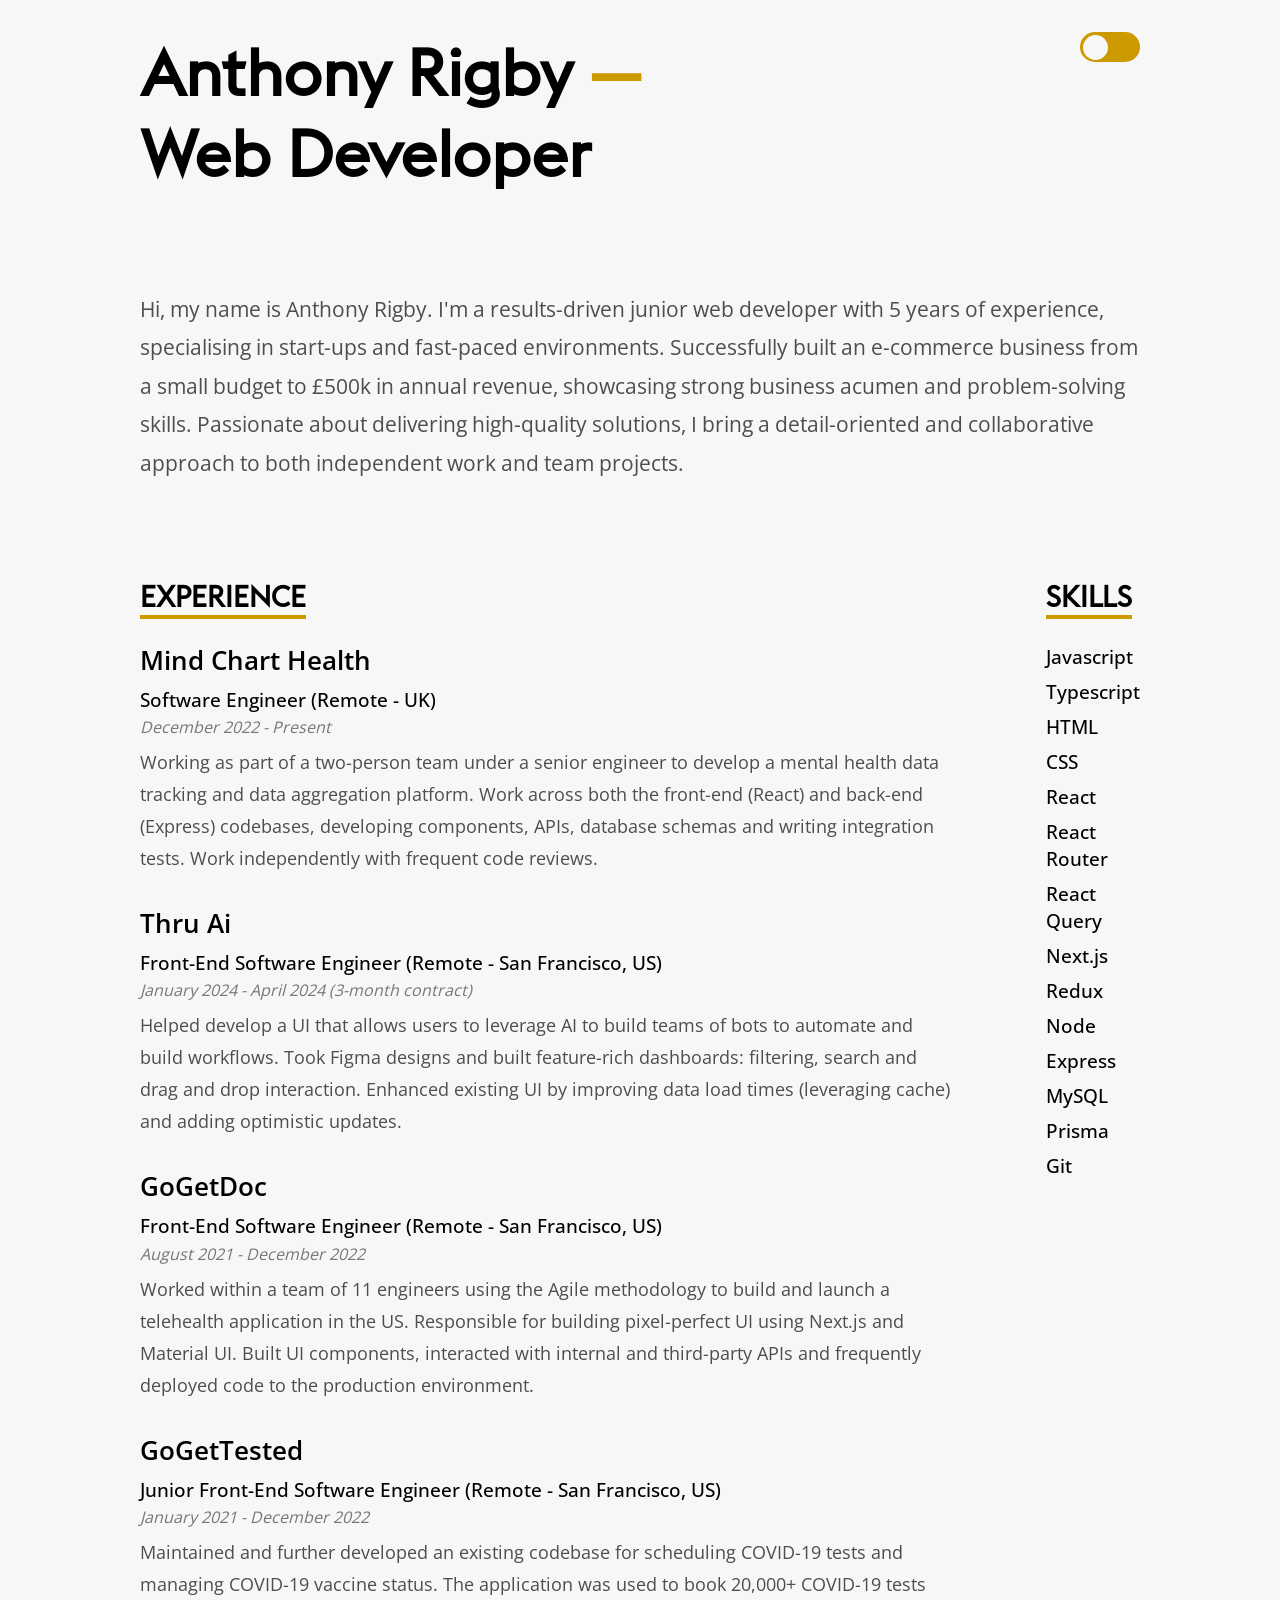
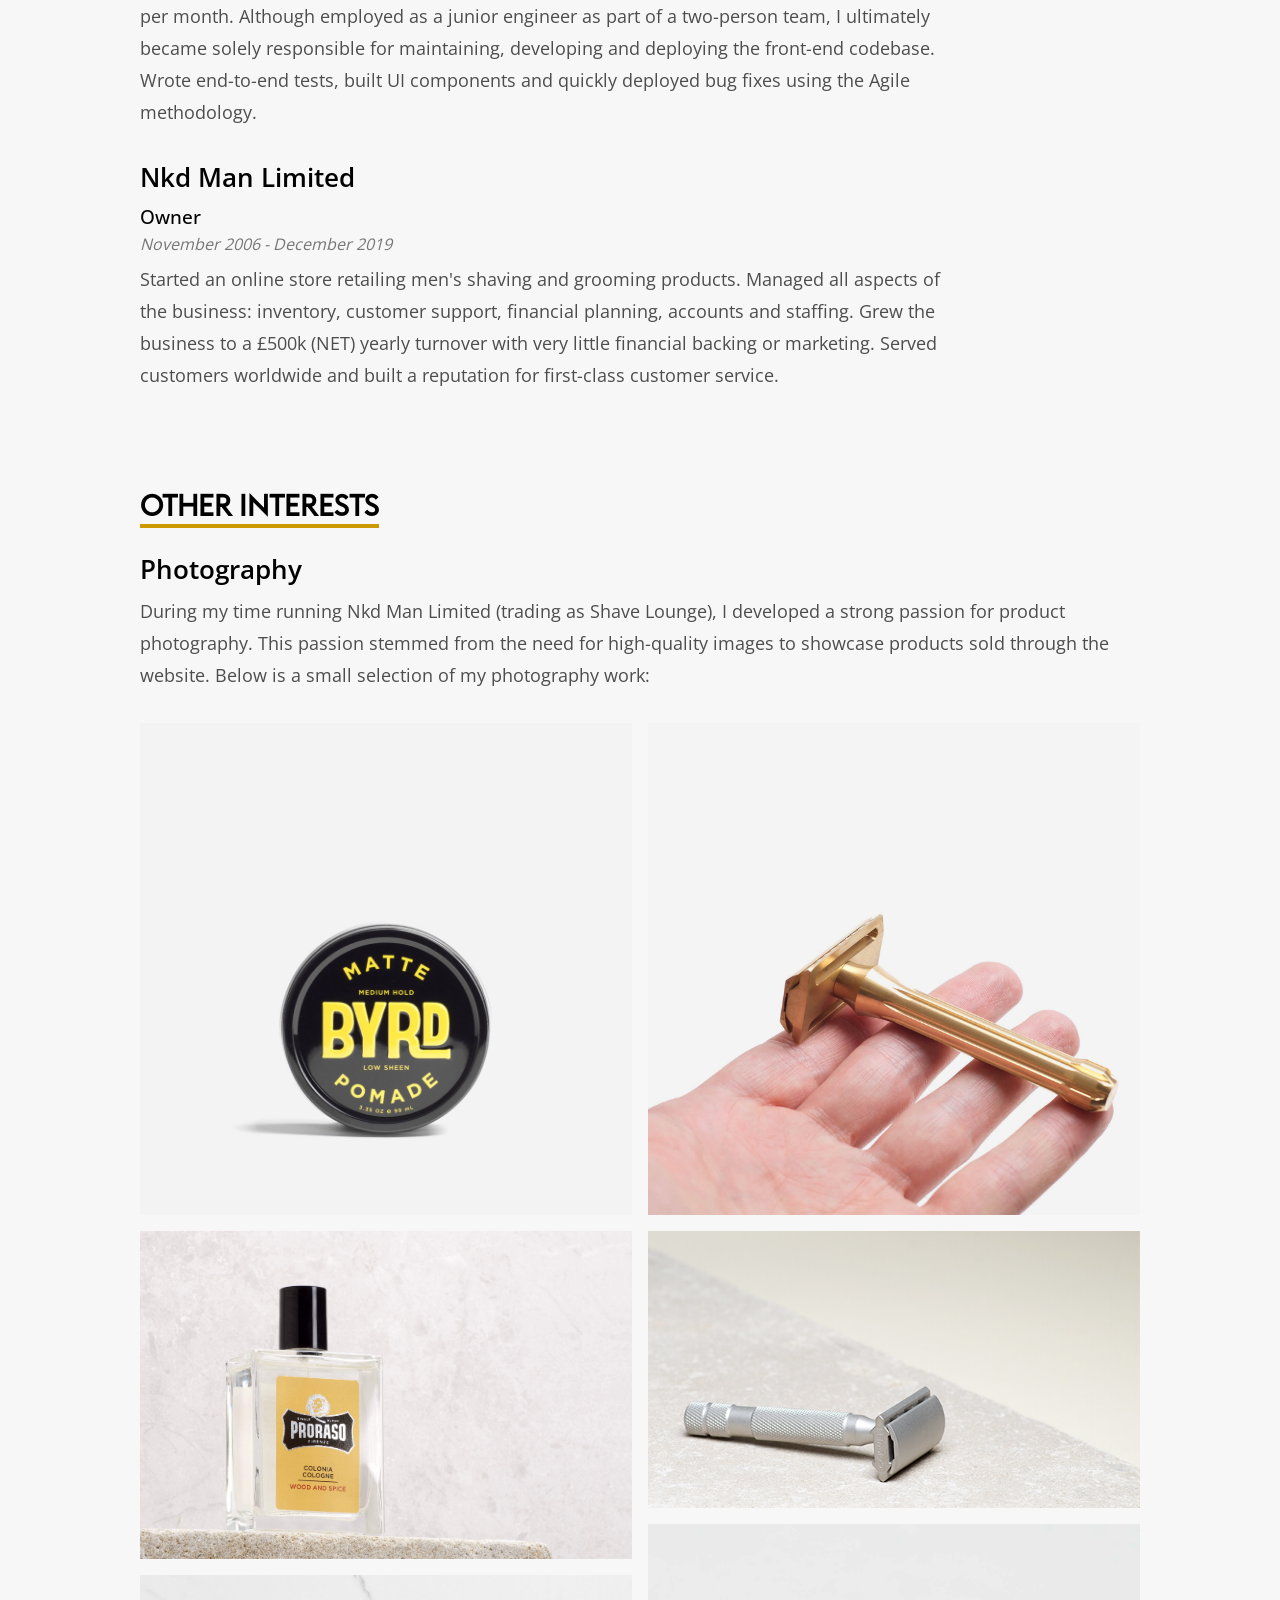
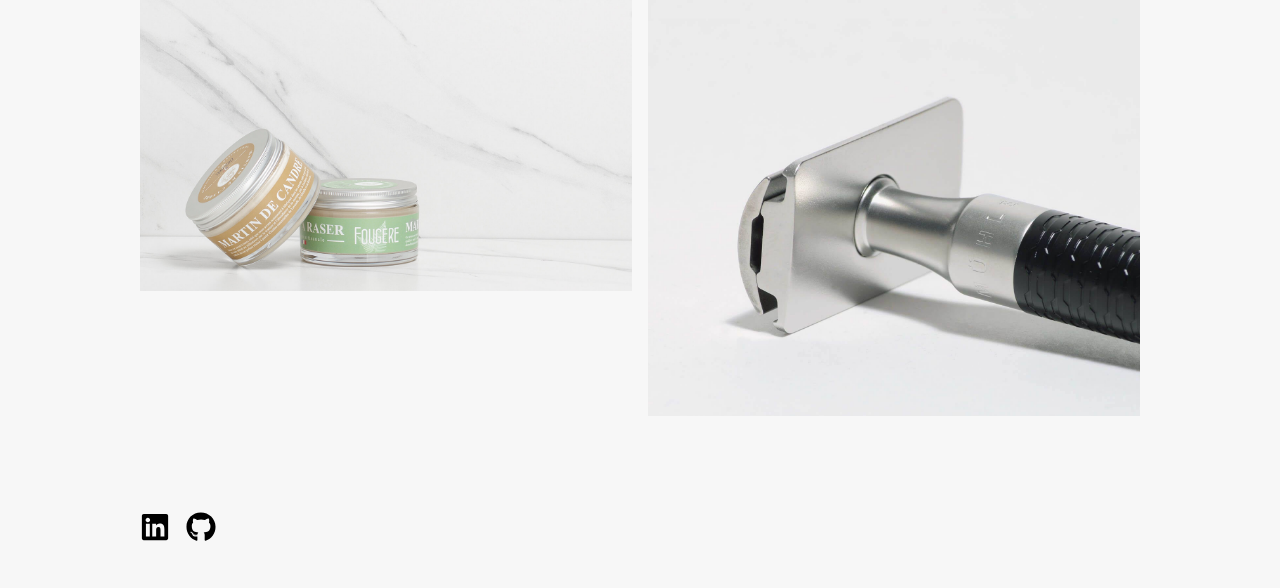
==== commit 5caac089: "refactor: create public folder for static assets" ====
--- a/index.html
+++ b/index.html
@@ -5,6 +5,24 @@
     <meta name="viewport" content="width=device-width, initial-scale=1.0" />
     <title>Anthony Rigby</title>
     <link rel="stylesheet" href="styles.css" />
+    <link
+      rel="apple-touch-icon"
+      sizes="180x180"
+      href="public/favicons/apple-touch-icon.png"
+    />
+    <link
+      rel="icon"
+      type="image/png"
+      sizes="32x32"
+      href="public/favicons/favicon-32x32.png"
+    />
+    <link
+      rel="icon"
+      type="image/png"
+      sizes="16x16"
+      href="public/favicons/favicon-16x16.png"
+    />
+    <link rel="manifest" href="public/favicons/site.webmanifest" />
   </head>
   <body>
     <div class="container">
@@ -161,32 +179,32 @@
         </p>
         <div class="masonry">
           <img
-            src="/assets/images/byrd-matte-pomade.jpg"
+            src="public/images/byrd-matte-pomade.jpg"
             alt="Byrd Matte Pomade"
             loading="lazy"
           />
           <img
-            src="/assets/images/proraso-wood-spice-cologne.jpg"
+            src="public/images/proraso-wood-spice-cologne.jpg"
             alt="Proraso Wood Spice Cologne"
             loading="lazy"
           />
           <img
-            src="/assets/images/martin-de-candre-soap.jpg"
+            src="public/images/martin-de-candre-soap.jpg"
             alt="Martin de Candre Shaving Soap"
             loading="lazy"
           />
           <img
-            src="/assets/images/blackland-blackbird-double-edge-razor-brass-machined.jpg"
+            src="public/images/blackland-blackbird-double-edge-razor-brass-machined.jpg"
             alt="Blackland Blackbird Safety Razor - Brass"
             loading="lazy"
           />
           <img
-            src="/assets/images/rockwell-6s-safety-razor.jpg"
+            src="public/images/rockwell-6s-safety-razor.jpg"
             alt="Rockwell 6S Safety Razor"
             loading="lazy"
           />
           <img
-            src="/assets/images/muhle-rocca-safety-razor.jpg"
+            src="public/images/muhle-rocca-safety-razor.jpg"
             alt="Muhle Rocca Safety Razor"
             loading="lazy"
           />
--- a/styles.css
+++ b/styles.css
@@ -10,12 +10,12 @@
 
 @font-face {
   font-family: "EuclidFlex";
-  src: url("/assets/fonts/EuclidFlex-Regular.otf");
+  src: url("public/fonts/EuclidFlex-Regular.otf");
 }
 
 @font-face {
   font-family: "OpenSans";
-  src: url("/assets/fonts/OpenSans-VariableFont_wdth\,wght.ttf");
+  src: url("public/fonts/OpenSans-VariableFont_wdth\,wght.ttf");
 }
 
 /**
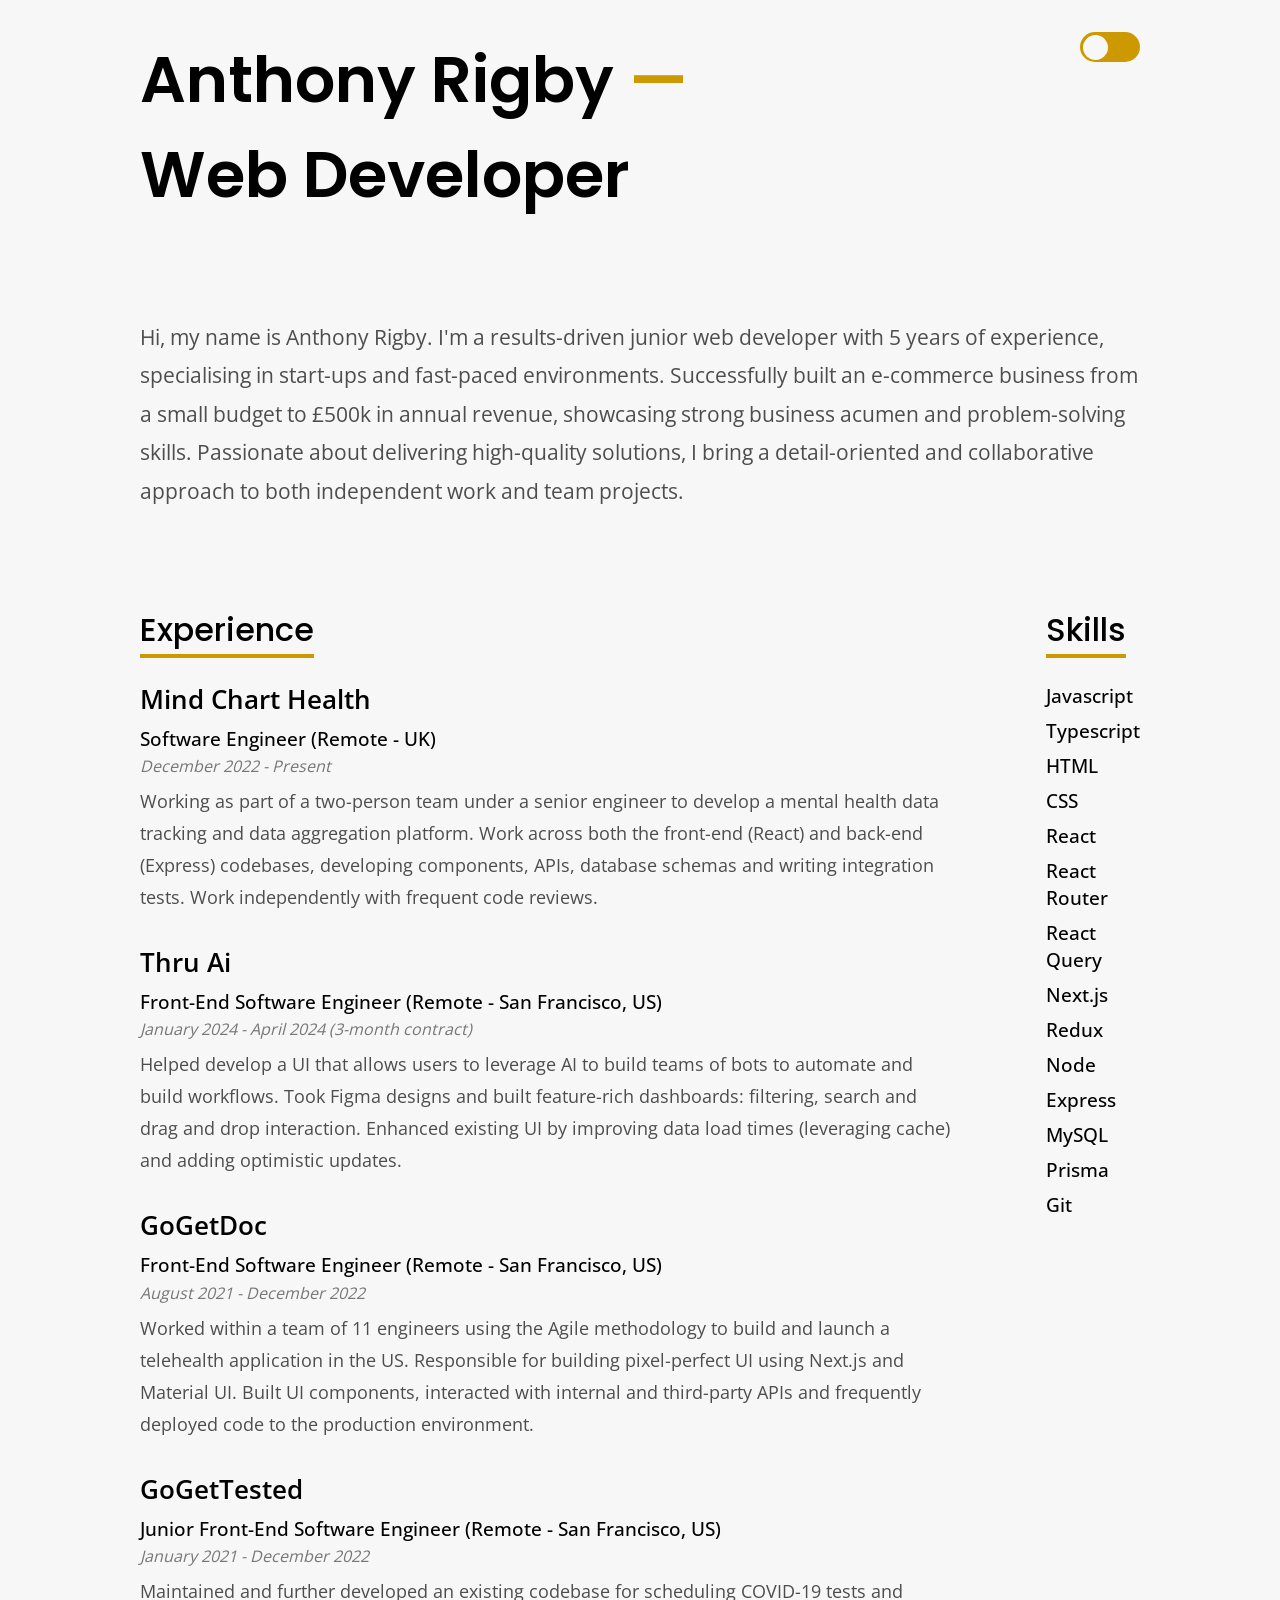
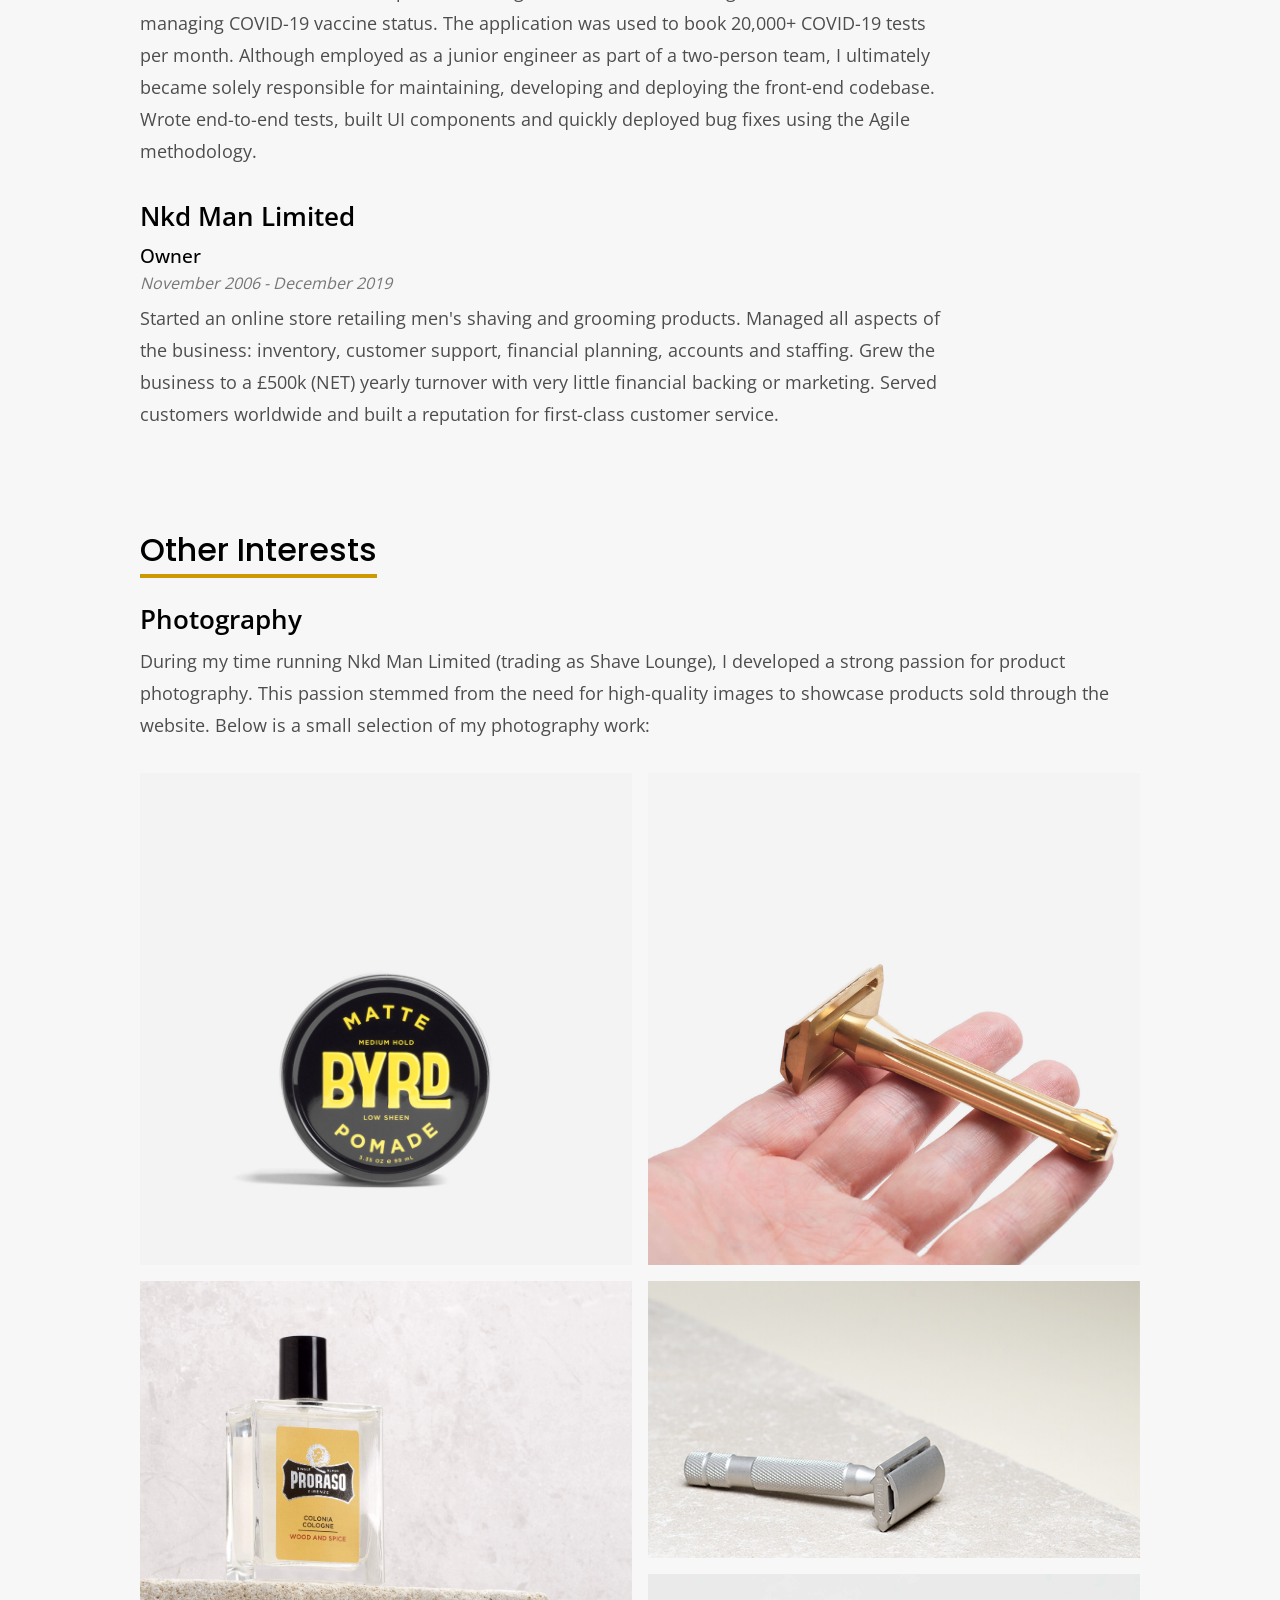
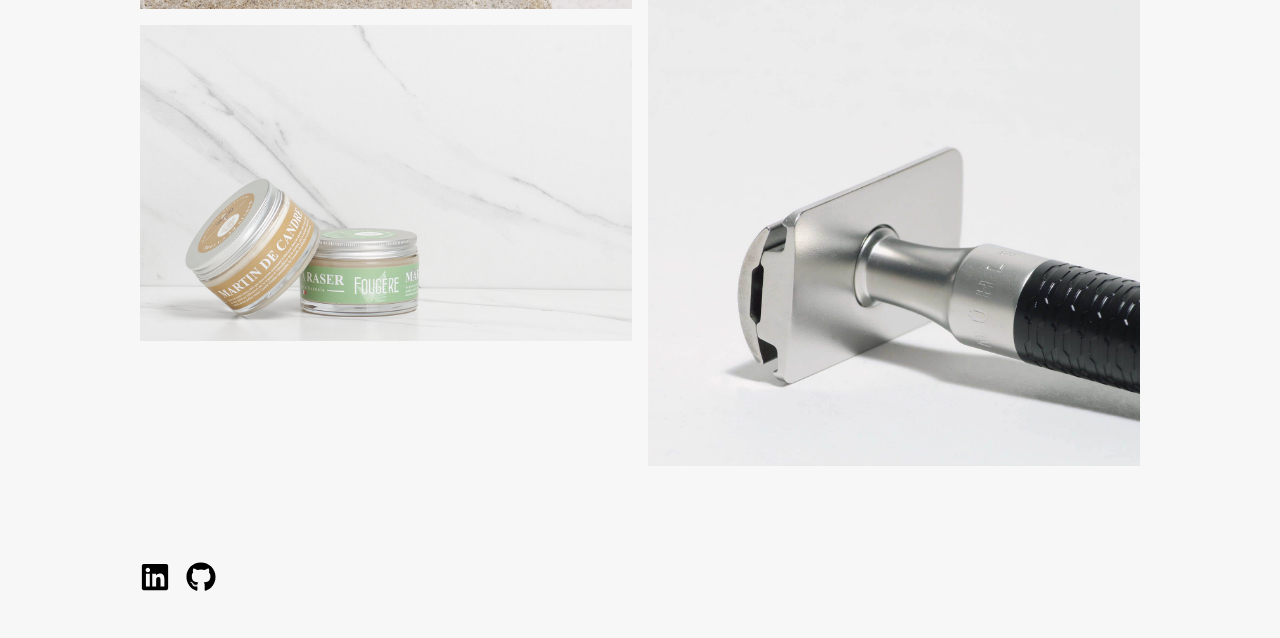
==== commit 0d609aac: "Add cover letter page" ====
--- a/index.html
+++ b/index.html
@@ -29,7 +29,11 @@
       <header>
         <div class="theme-toggle">
           <label class="switch">
-            <input type="checkbox" id="theme-toggle" />
+            <input
+              type="checkbox"
+              id="theme-toggle"
+              aria-label="Toggle theme"
+            />
             <span class="slider round"></span>
           </label>
         </div>
@@ -38,7 +42,7 @@
             Anthony Rigby <span class="dash">—</span>
             <span class="title">Web Developer</span>
           </h1>
-          <div class="contact"></div>
+          <div class="contact" aria-hidden="true"></div>
         </div>
       </header>
 
@@ -269,6 +273,7 @@
       </footer>
 
       <script type="module" src="main.js"></script>
+      <script src="modules/print.js"></script>
     </div>
   </body>
 </html>
--- a/styles.css
+++ b/styles.css
@@ -9,8 +9,15 @@
 }
 
 @font-face {
-  font-family: "EuclidFlex";
-  src: url("public/fonts/EuclidFlex-Regular.otf");
+  font-family: "Poppins";
+  src: url("public/fonts/Poppins-SemiBold.ttf");
+  font-weight: 600;
+}
+
+@font-face {
+  font-family: "Poppins";
+  src: url("public/fonts/Poppins-Medium.ttf");
+  font-weight: 500;
 }
 
 @font-face {
@@ -31,20 +38,18 @@
   transition: background-color 0.4s, color 0.4s;
 }
 
-h1,
+h1 {
+  font-family: "Poppins", sans-serif;
+  font-weight: 600;
+  font-size: 2.2rem;
+}
+
 h2 {
-  font-family: "EuclidFlex", sans-serif;
-  font-weight: bolder;
-}
-
-h1 {
-  font-size: 3rem;
-}
-
-h2 {
+  font-family: "Poppins", sans-serif;
+  font-weight: 500;
   display: inline-block;
   font-size: 1.5rem;
-  text-transform: uppercase;
+  /* text-transform: uppercase; */
   margin-bottom: 1.5rem;
 }
 
@@ -247,7 +252,7 @@
   }
 
   h2 {
-    font-size: 1.8rem;
+    font-size: 2rem;
   }
 
   h3 {
@@ -296,7 +301,7 @@
 
   .container {
     text-align: left;
-    max-width: 1000px;
+    width: 1000px;
     gap: 6rem;
   }
 
@@ -377,3 +382,13 @@
     display: contents;
   }
 }
+
+/**
+Cover Letter
+**/
+
+.letter {
+  display: flex;
+  flex-direction: column;
+  gap: 1rem;
+}
